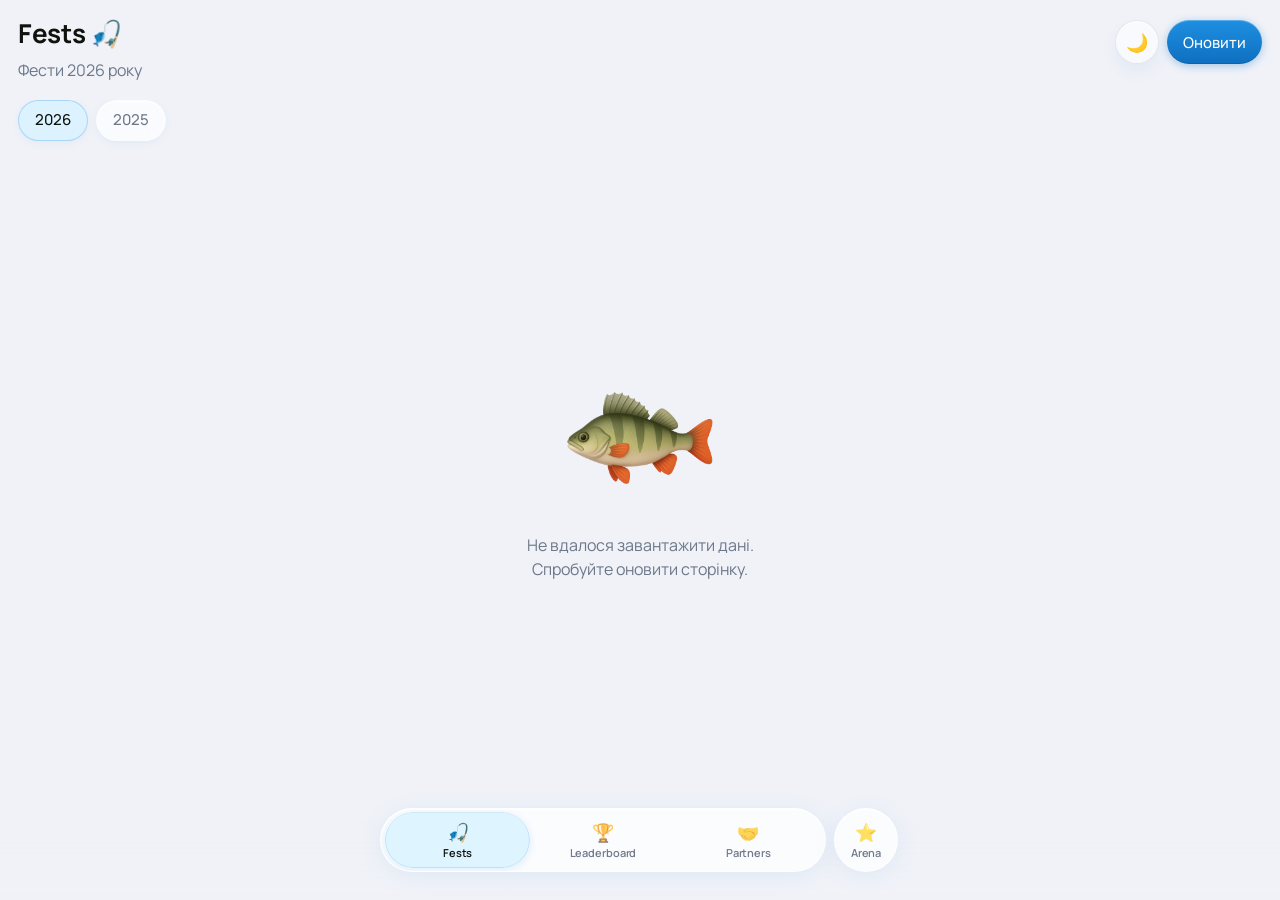
==== index.html @ d5a154a1 "Add files via upload" ====
<!DOCTYPE html>
<html lang="uk">
<head>
  <meta charset="UTF-8">
  <meta name="viewport" content="width=device-width, initial-scale=1.0">
  <meta name="color-scheme" content="light">
  <title>Predator Fest League</title>

  <!-- Telegram WebApp SDK -->
  <script src="https://telegram.org/js/telegram-web-app.js"></script>

  <!-- Theme initialization (before render to prevent flash) -->
  <script>
    (function() {
      try {
        var override = localStorage.getItem('theme_override');
        if (override === 'dark') {
          document.documentElement.setAttribute('data-theme', 'dark');
          return;
        }
        var tg = window.Telegram && window.Telegram.WebApp;
        if (tg && tg.colorScheme === 'dark') {
          document.documentElement.setAttribute('data-theme', 'dark');
        }
      } catch(e) {}
    })();
  </script>

  <!-- Fonts -->
  <link rel="preconnect" href="https://fonts.googleapis.com">
  <link rel="preconnect" href="https://fonts.gstatic.com" crossorigin>
  <link href="https://fonts.googleapis.com/css2?family=Manrope:wght@400;500;600;700;800&display=swap" rel="stylesheet">
  <link href="https://fonts.googleapis.com/css2?family=Google+Sans:wght@400;500;600;700&display=swap" rel="stylesheet">

  <!-- Styles -->
  <link rel="stylesheet" href="css/variables.css">
  <link rel="stylesheet" href="css/base.css">
  <link rel="stylesheet" href="css/components.css">
  <link rel="stylesheet" href="css/tabs.css">
  <link rel="stylesheet" href="css/leaderboard.css">
  <link rel="stylesheet" href="css/partners.css">
  <link rel="stylesheet" href="css/skeleton.css">
  <link rel="stylesheet" href="css/animations.css">
</head>
<body>

  <!-- App Container -->
  <div id="app-wrap">
    <main id="app-content">

      <!-- ========== FESTS TAB ========== -->
      <section id="tab-fests" class="tab-content active" aria-label="Fests tab">
        <header class="fests-header">
          <div class="fests-header__text">
            <h1 class="page-title">Fests 🎣</h1>
            <p class="page-subtitle" id="subtitle-fests">Фести 2026 року</p>
          </div>
          <div class="fests-header__actions">
            <button class="btn btn-theme" id="themeToggle" type="button" aria-label="Toggle theme">🌙</button>
            <button class="btn" id="reload" type="button"><span class="btn-label">Оновити</span></button>
          </div>
        </header>

        <div class="fests-year-tags" id="festsYearTags">
          <button class="fests-year-tag active" data-year="2026">2026</button>
          <button class="fests-year-tag" data-year="2025">2025</button>
        </div>

        <!-- ===== 2026 Fests ===== -->
        <div id="festsYear2026" class="fests-year-panel">
          <div class="empty-state" id="yearLoader2026">
            <img src="./assets/imgs/perch.png" alt="Perch" width="160" height="160">
            <p class="empty-state__text" id="yearLoader2026Text">Зачекайте будь ласка,<br>оновлюю дані...</p>
          </div>
          <div id="fests2026Container"></div>
          <!-- Donation info card -->
          <div id="donation2026" class="donation-card" style="display:none;">
            <div class="donation-card__accent"></div>
            <div class="donation-card__body">
              <span class="donation-card__label">Передано на потреби ЗСУ</span>
              <span class="donation-card__amount">11 700 грн 💛</span>
            </div>
          </div>
        </div>

        <!-- ===== 2025 Fests ===== -->
        <div id="festsYear2025" class="fests-year-panel" style="display: none;">
          
          <!-- PERCH MASTER -->
          <article class="card">
            <div class="table-header" id="tableHeaderPerch">
              <div class="table-header__text">
                <div class="card-title" style="font-weight:800;">PERCH MASTER</div>
                <div style="font-size:15px; color:var(--muted);">Майдан, Чарівні Озера (07.12.25)</div>
                <div class="score-tag score-tag--personal">Особистий залік 💪</div>
              </div>
              <div class="table-header__actions">
                <button class="share-btn" type="button" data-share="fests__perch" aria-label="Share">
                  <svg width="24" height="24" viewBox="0 0 24 24" fill="none"><path d="M4 19V11C4 10.2044 4.3163 9.44152 4.87891 8.87892C5.44152 8.31631 6.20435 8.00001 7 8.00001H8C8.55228 8.00001 9 8.44773 9 9.00001C9 9.55229 8.55228 10 8 10H7C6.73478 10 6.48051 10.1054 6.29297 10.293C6.10543 10.4805 6 10.7348 6 11V19C6 19.2652 6.10543 19.5195 6.29297 19.707C6.48051 19.8946 6.73478 20 7 20H17C17.2652 20 17.5195 19.8946 17.707 19.707C17.8946 19.5195 18 19.2652 18 19V11C18 10.7348 17.8946 10.4805 17.707 10.293C17.5195 10.1054 17.2652 10 17 10H16C15.4477 10 15 9.55229 15 9.00001C15 8.44773 15.4477 8.00001 16 8.00001H17C17.7957 8.00001 18.5585 8.31631 19.1211 8.87892C19.6837 9.44152 20 10.2044 20 11V19C20 19.7957 19.6837 20.5585 19.1211 21.1211C18.5585 21.6837 17.7957 22 17 22H7C6.20435 22 5.44152 21.6837 4.87891 21.1211C4.3163 20.5585 4 19.7957 4 19ZM11 14V5.41407L9.70703 6.70704C9.31651 7.09757 8.68349 7.09757 8.29297 6.70704C7.90244 6.31652 7.90244 5.6835 8.29297 5.29298L11.293 2.29298L11.3691 2.22462C11.7619 1.90427 12.3409 1.92686 12.707 2.29298L15.707 5.29298C16.0976 5.6835 16.0976 6.31652 15.707 6.70704C15.3165 7.09757 14.6835 7.09757 14.293 6.70704L13 5.41407V14C13 14.5523 12.5523 15 12 15C11.4477 15 11 14.5523 11 14Z" fill="currentColor"/></svg>
                </button>
                <div class="chevron" id="chevronPerch">
                  <svg class="chevron-icon" viewBox="0 0 24 24" fill="none" stroke="currentColor" stroke-width="2.5" stroke-linecap="round" stroke-linejoin="round">
                    <path d="M6 9l6 6 6-6"/>
                  </svg>
                </div>
              </div>
            </div>
            <div class="segmented-control" id="segmentPerch" style="display: none;">
              <button class="segment active" type="button" data-view="results">Результати</button>
              <button class="segment" type="button" data-view="tours">Тури</button>
            </div>
            <div id="outPerchResults" class="table-content table-collapsed"></div>
            <div id="outPerchTours" class="table-content table-collapsed"></div>
          </article>

          <!-- PREDATOR CUP 2025 -->
          <article class="card">
            <div class="table-header" id="tableHeaderPredator">
              <div class="table-header__text">
                <div class="card-title" style="font-weight:800;">PREDATOR CUP 2025</div>
                <div style="font-size:15px; color:var(--muted);">Дідилів, Озеро Дідилів (16.11.25)</div>
                <div class="score-tag score-tag--combo">Командно-особистий залік 🤘</div>
              </div>
              <div class="table-header__actions">
                <button class="share-btn" type="button" data-share="fests__predator-cup" aria-label="Share">
                  <svg width="24" height="24" viewBox="0 0 24 24" fill="none"><path d="M4 19V11C4 10.2044 4.3163 9.44152 4.87891 8.87892C5.44152 8.31631 6.20435 8.00001 7 8.00001H8C8.55228 8.00001 9 8.44773 9 9.00001C9 9.55229 8.55228 10 8 10H7C6.73478 10 6.48051 10.1054 6.29297 10.293C6.10543 10.4805 6 10.7348 6 11V19C6 19.2652 6.10543 19.5195 6.29297 19.707C6.48051 19.8946 6.73478 20 7 20H17C17.2652 20 17.5195 19.8946 17.707 19.707C17.8946 19.5195 18 19.2652 18 19V11C18 10.7348 17.8946 10.4805 17.707 10.293C17.5195 10.1054 17.2652 10 17 10H16C15.4477 10 15 9.55229 15 9.00001C15 8.44773 15.4477 8.00001 16 8.00001H17C17.7957 8.00001 18.5585 8.31631 19.1211 8.87892C19.6837 9.44152 20 10.2044 20 11V19C20 19.7957 19.6837 20.5585 19.1211 21.1211C18.5585 21.6837 17.7957 22 17 22H7C6.20435 22 5.44152 21.6837 4.87891 21.1211C4.3163 20.5585 4 19.7957 4 19ZM11 14V5.41407L9.70703 6.70704C9.31651 7.09757 8.68349 7.09757 8.29297 6.70704C7.90244 6.31652 7.90244 5.6835 8.29297 5.29298L11.293 2.29298L11.3691 2.22462C11.7619 1.90427 12.3409 1.92686 12.707 2.29298L15.707 5.29298C16.0976 5.6835 16.0976 6.31652 15.707 6.70704C15.3165 7.09757 14.6835 7.09757 14.293 6.70704L13 5.41407V14C13 14.5523 12.5523 15 12 15C11.4477 15 11 14.5523 11 14Z" fill="currentColor"/></svg>
                </button>
                <div class="chevron" id="chevronPredator">
                  <svg class="chevron-icon" viewBox="0 0 24 24" fill="none" stroke="currentColor" stroke-width="2.5" stroke-linecap="round" stroke-linejoin="round">
                    <path d="M6 9l6 6 6-6"/>
                  </svg>
                </div>
              </div>
            </div>
            <div class="segmented-control" id="segmentPredator" style="display: none;">
              <button class="segment active" type="button" data-view="personal">Особистий</button>
              <button class="segment" type="button" data-view="team">Командний</button>
            </div>
            <div id="outPredatorPersonal" class="table-content table-collapsed"></div>
            <div id="outPredatorTeam" class="table-content table-collapsed"></div>
          </article>

          <!-- Predator 2025 -->
          <article class="card">
            <div class="table-header" id="tableHeaderPredator2">
              <div class="table-header__text">
                <div class="card-title" style="font-weight:800;">Predator 2025</div>
                <div style="font-size:15px; color:var(--muted);">Майдан, Чарівні Озера (05.10.25)</div>
                <div class="score-tag score-tag--team">Командний залік 🤜🤛</div>
              </div>
              <div class="table-header__actions">
                <button class="share-btn" type="button" data-share="fests__predator" aria-label="Share">
                  <svg width="24" height="24" viewBox="0 0 24 24" fill="none"><path d="M4 19V11C4 10.2044 4.3163 9.44152 4.87891 8.87892C5.44152 8.31631 6.20435 8.00001 7 8.00001H8C8.55228 8.00001 9 8.44773 9 9.00001C9 9.55229 8.55228 10 8 10H7C6.73478 10 6.48051 10.1054 6.29297 10.293C6.10543 10.4805 6 10.7348 6 11V19C6 19.2652 6.10543 19.5195 6.29297 19.707C6.48051 19.8946 6.73478 20 7 20H17C17.2652 20 17.5195 19.8946 17.707 19.707C17.8946 19.5195 18 19.2652 18 19V11C18 10.7348 17.8946 10.4805 17.707 10.293C17.5195 10.1054 17.2652 10 17 10H16C15.4477 10 15 9.55229 15 9.00001C15 8.44773 15.4477 8.00001 16 8.00001H17C17.7957 8.00001 18.5585 8.31631 19.1211 8.87892C19.6837 9.44152 20 10.2044 20 11V19C20 19.7957 19.6837 20.5585 19.1211 21.1211C18.5585 21.6837 17.7957 22 17 22H7C6.20435 22 5.44152 21.6837 4.87891 21.1211C4.3163 20.5585 4 19.7957 4 19ZM11 14V5.41407L9.70703 6.70704C9.31651 7.09757 8.68349 7.09757 8.29297 6.70704C7.90244 6.31652 7.90244 5.6835 8.29297 5.29298L11.293 2.29298L11.3691 2.22462C11.7619 1.90427 12.3409 1.92686 12.707 2.29298L15.707 5.29298C16.0976 5.6835 16.0976 6.31652 15.707 6.70704C15.3165 7.09757 14.6835 7.09757 14.293 6.70704L13 5.41407V14C13 14.5523 12.5523 15 12 15C11.4477 15 11 14.5523 11 14Z" fill="currentColor"/></svg>
                </button>
                <div class="chevron" id="chevronPredator2">
                  <svg class="chevron-icon" viewBox="0 0 24 24" fill="none" stroke="currentColor" stroke-width="2.5" stroke-linecap="round" stroke-linejoin="round">
                    <path d="M6 9l6 6 6-6"/>
                  </svg>
                </div>
              </div>
            </div>
            <div id="outPredator2" class="table-content table-collapsed"></div>
          </article>

          <!-- Donation info -->
          <div style="margin-top:32px; margin-bottom:32px; font-size:16px; color:var(--muted); text-align:center;">
            Передано на потреби збройних сил – <span style="white-space:nowrap;">29 500 грн 🇺🇦</span>
          </div>

          <!-- Badge -->
          <div style="margin-top:16px; margin-bottom:48px; display:flex; justify-content:center; align-items:center; height:40px;">
            <a href="https://t.me/andriiteslia" target="_blank" rel="noopener noreferrer" style="display:block; height:40px;">
              <img id="badgeImg" src="assets/imgs/badge_light.png" alt="badge" style="height:40px; width:auto; display:block;">
            </a>
          </div>
        </div>
      </section>

      <!-- ========== LEADERBOARD TAB ========== -->
      <section id="tab-leaderboard" class="tab-content" aria-label="Leaderboard tab">
        <header class="fests-header">
          <div class="fests-header__text">
            <h1 class="page-title">Leaderboard 🏆</h1>
            <p class="page-subtitle" id="subtitle-leaderboard">
              Рейтинг учасників Predator Fest League. Головний приз - 23 Shimano Vanquish 2500S!
            </p>
          </div>
          <div class="fests-header__actions">
            <button class="btn" id="reloadLeaderboard" type="button">Оновити</button>
          </div>
        </header>

        <article class="card leaderboard-card">
          <div id="outLeaderboard">
            <!-- Skeleton loader (from index_old.html) -->
            <div class="lb-skeleton">
              <!-- Podium skeleton -->
              <div class="lb-skel-podium-wrap">
                <div class="lb-skel-people">
                  <!-- place 2 -->
                  <div class="lb-skel-person p2">
                    <div class="skel-w lb-skel-avatar" style="width:68px;height:68px;"></div>
                    <div class="skel-w lb-skel-name1" style="width:58px;"></div>
                    <div class="skel-w lb-skel-name2" style="width:44px;"></div>
                    <div class="skel-w lb-skel-pts" style="width:52px;"></div>
                  </div>
                  <!-- place 1 -->
                  <div class="lb-skel-person p1">
                    <div class="skel-w lb-skel-crown"></div>
                    <div class="skel-w lb-skel-avatar" style="width:80px;height:80px;"></div>
                    <div class="skel-w lb-skel-name1" style="width:68px;"></div>
                    <div class="skel-w lb-skel-name2" style="width:52px;"></div>
                    <div class="skel-w lb-skel-pts" style="width:56px;"></div>
                  </div>
                  <!-- place 3 -->
                  <div class="lb-skel-person p3">
                    <div class="skel-w lb-skel-avatar" style="width:56px;height:56px;"></div>
                    <div class="skel-w lb-skel-name1" style="width:52px;"></div>
                    <div class="skel-w lb-skel-name2" style="width:40px;"></div>
                    <div class="skel-w lb-skel-pts" style="width:48px;"></div>
                  </div>
                </div>
                <div class="lb-skel-stands">
                  <div class="skel-w lb-skel-stand s2"></div>
                  <div class="skel-w lb-skel-stand s1"></div>
                  <div class="skel-w lb-skel-stand s3"></div>
                </div>
              </div>
              <!-- Table rows skeleton -->
              <div class="lb-skel-table">
                <div class="lb-skel-row">
                  <div class="skel lb-skel-cell" style="width:22px;height:22px;border-radius:50%;"></div>
                  <div class="skel lb-skel-cell" style="width:140px;height:14px;"></div>
                  <div class="skel lb-skel-cell" style="width:32px;height:14px;margin-left:auto;"></div>
                  <div class="skel lb-skel-cell" style="width:42px;height:14px;"></div>
                </div>
                <div class="lb-skel-row">
                  <div class="skel lb-skel-cell" style="width:22px;height:22px;border-radius:50%;"></div>
                  <div class="skel lb-skel-cell" style="width:120px;height:14px;"></div>
                  <div class="skel lb-skel-cell" style="width:32px;height:14px;margin-left:auto;"></div>
                  <div class="skel lb-skel-cell" style="width:42px;height:14px;"></div>
                </div>
                <div class="lb-skel-row">
                  <div class="skel lb-skel-cell" style="width:22px;height:22px;border-radius:50%;"></div>
                  <div class="skel lb-skel-cell" style="width:150px;height:14px;"></div>
                  <div class="skel lb-skel-cell" style="width:32px;height:14px;margin-left:auto;"></div>
                  <div class="skel lb-skel-cell" style="width:42px;height:14px;"></div>
                </div>
                <div class="lb-skel-row">
                  <div class="skel lb-skel-cell" style="width:22px;height:22px;border-radius:50%;"></div>
                  <div class="skel lb-skel-cell" style="width:130px;height:14px;"></div>
                  <div class="skel lb-skel-cell" style="width:32px;height:14px;margin-left:auto;"></div>
                  <div class="skel lb-skel-cell" style="width:42px;height:14px;"></div>
                </div>
                <div class="lb-skel-row">
                  <div class="skel lb-skel-cell" style="width:22px;height:22px;border-radius:50%;"></div>
                  <div class="skel lb-skel-cell" style="width:115px;height:14px;"></div>
                  <div class="skel lb-skel-cell" style="width:32px;height:14px;margin-left:auto;"></div>
                  <div class="skel lb-skel-cell" style="width:42px;height:14px;"></div>
                </div>
                <div class="lb-skel-row">
                  <div class="skel lb-skel-cell" style="width:22px;height:22px;border-radius:50%;"></div>
                  <div class="skel lb-skel-cell" style="width:138px;height:14px;"></div>
                  <div class="skel lb-skel-cell" style="width:32px;height:14px;margin-left:auto;"></div>
                  <div class="skel lb-skel-cell" style="width:42px;height:14px;"></div>
                </div>
                <div class="lb-skel-row">
                  <div class="skel lb-skel-cell" style="width:22px;height:22px;border-radius:50%;"></div>
                  <div class="skel lb-skel-cell" style="width:125px;height:14px;"></div>
                  <div class="skel lb-skel-cell" style="width:32px;height:14px;margin-left:auto;"></div>
                  <div class="skel lb-skel-cell" style="width:42px;height:14px;"></div>
                </div>
              </div>
            </div>
          </div>
        </article>

        <div class="leaderboard-pdf-cta">
          <a class="link-btn" id="pflPdfLink" href="https://www.instagram.com/p/DVGPuL9CPMQ/?img_index=1" target="_blank" rel="noopener">
            Переглянути умови PFL 2026 📝
          </a>
        </div>
      </section>

      <!-- ========== ARENA TAB ========== -->
      <section id="tab-arena" class="tab-content arena-empty" aria-label="Arena tab">
        <header class="fests-header">
          <div class="fests-header__text">
            <h1 class="page-title">Arena ⭐️</h1>
            <p class="page-subtitle" id="subtitle-arena">
              Рейтинг і результати змагань різних форматів та дисциплін.
            </p>
          </div>
          <div class="fests-header__actions">
            <button class="btn" id="reloadArena" type="button">Оновити</button>
          </div>
        </header>

        <div class="fests-year-tags" id="arenaTags" style="display: none;"></div>
        <div id="arenaCards" style="display: none;"></div>

        <div class="empty-state" id="arenaEmptyState">
          <img src="./assets/imgs/pike.png" alt="Pike" width="160" height="160">
          <p class="empty-state__text" id="arenaEmptyText">
            Зачекайте будь ласка...<br>Ех, зараз би якийсь фюжин 2.5' 🤤
          </p>
        </div>
      </section>

      <!-- ========== PARTNERS TAB ========== -->
      <section id="tab-partners" class="tab-content" aria-label="Partners tab">
        <div id="partnersListView">
          <h1 class="page-title">Partners 🤝</h1>
          <p class="page-subtitle">
            Партнери та спонсори, які підтримують Predator Fest League призами та допомогою в організації.
          </p>

          <div class="partners-grid">
            <!-- Upstream -->
            <article class="partner-tile" 
                     data-partner="upstream"
                     data-instagram="https://www.instagram.com/upstreambaits/"
                     data-details-subtitle="📦 Онлайн-замовлення цілодобово.<br>🕘 Пн – Пт з 10:00 до 18:00<br>📱 Телефон: +38 (067) 13 13 110">
              <div class="partner-tile__logo">
                <img src="./assets/logos/upstream.svg" alt="Upstream" 
                     onerror="this.style.display='none'; this.nextElementSibling.style.display='flex';">
                <div class="logo-fallback">Upstream</div>
              </div>
              <div class="partner-tile__body">
                <h2 class="partner-title">Upstream</h2>
                <p class="partner-subtitle">Силіконові приманки</p>
                <a class="link-btn" href="https://upstreambaits.com/shop/" target="_blank" rel="noopener">
                  В магазин 🐟
                </a>
              </div>
            </article>

            <!-- M5Craft -->
            <article class="partner-tile"
                     data-partner="m5craft"
                     data-instagram="https://www.instagram.com/megaklev.com.ua"
                     data-details-subtitle="Авторські приманки M5Craft на Megaklev — ручна робота та лімітні серії.">
              <div class="partner-tile__logo">
                <span class="partner-discount-tag">-10%</span>
                <img src="./assets/logos/m5craft.svg" alt="M5Craft"
                     onerror="this.style.display='none'; this.nextElementSibling.style.display='flex';">
                <div class="logo-fallback">M5Craft</div>
              </div>
              <div class="partner-tile__body">
                <h2 class="partner-title">M5Craft</h2>
                <p class="partner-subtitle">Авторські приманки</p>
                <a class="link-btn" href="https://megaklev.com.ua/m5craft" target="_blank" rel="noopener">
                  В магазин 🐟
                </a>
              </div>
            </article>

            <!-- Crazy Fish -->
            <article class="partner-tile"
                     data-partner="crazyfish"
                     data-instagram="https://www.instagram.com/crazy_fish_official/"
                     data-details-subtitle="Офіційний сайт Crazy Fish — силікон і снасті для ультралайту та джигу.">
              <div class="partner-tile__logo">
                <img src="./assets/logos/crazyfish.png" alt="Crazy Fish"
                     onerror="this.style.display='none'; this.nextElementSibling.style.display='flex';">
                <div class="logo-fallback">Crazy Fish</div>
              </div>
              <div class="partner-tile__body">
                <h2 class="partner-title">Crazy Fish</h2>
                <p class="partner-subtitle">Силіконові приманки</p>
                <a class="link-btn" href="https://crazyfish.com.ua/ua/" target="_blank" rel="noopener">
                  В магазин 🐟
                </a>
              </div>
            </article>

            <!-- The Main Barbershop -->
            <article class="partner-tile"
                     data-partner="themain"
                     data-instagram="https://www.instagram.com/the_main_barbershop/"
                     data-details-subtitle="Барбершоп The Main — стрижки, борода та гоління. Запис через Instagram.">
              <div class="partner-tile__logo">
                <img src="./assets/logos/themain.svg" alt="The Main Barbershop"
                     onerror="this.style.display='none'; this.nextElementSibling.style.display='flex';">
                <div class="logo-fallback">The Main</div>
              </div>
              <div class="partner-tile__body">
                <h2 class="partner-title">The Main Barbershop</h2>
                <p class="partner-subtitle">Чоловічі стрижки | Гоління</p>
                <a class="link-btn" href="https://www.instagram.com/the_main_barbershop/" target="_blank" rel="noopener">
                  В instagram 📸
                </a>
              </div>
            </article>
          </div>
        </div>

        <!-- Partner Details View (hidden by default) -->
        <div id="partnerDetailsView" class="partner-details" style="display:none;">
          <!-- Logo Header -->
          <div class="partner-details__header" id="partnerDetailsLogo">
            <img id="partnerDetailsLogoImg" src="" alt="">
          </div>

          <!-- Body -->
          <div class="partner-details__body">
            <h2 class="partner-details__title" id="partnerDetailsTitle"></h2>
            <p class="partner-details__subtitle" id="partnerDetailsSubtitle"></p>

            <!-- Promo Block -->
            <div class="partner-promo" id="partnerDetailsPromoWrap" style="display:none;">
              <div class="partner-promo__badge">-10%</div>
              <div class="partner-promo__body">
                <span class="partner-promo__label" id="partnerDetailsPromoLabel">Промокод для знижки</span>
                <div class="partner-promo__row">
                  <code class="partner-promo__code" id="partnerDetailsPromoCode"></code>
                  <button class="partner-promo__copy" id="partnerDetailsPromoCopy" type="button">
                    <svg class="partner-promo__copy-icon" viewBox="0 0 24 24" fill="none" stroke="currentColor" stroke-width="2" stroke-linecap="round" stroke-linejoin="round"><rect x="9" y="9" width="13" height="13" rx="2" ry="2"/><path d="M5 15H4a2 2 0 01-2-2V4a2 2 0 012-2h9a2 2 0 012 2v1"/></svg>
                    <svg class="partner-promo__check-icon" viewBox="0 0 24 24" fill="none" stroke="currentColor" stroke-width="2.5" stroke-linecap="round" stroke-linejoin="round"><polyline points="20 6 9 17 4 12"/></svg>
                    <span class="partner-promo__copy-text">Копіювати</span>
                  </button>
                </div>
              </div>
            </div>

            <!-- Main CTA -->
            <a class="btn partner-details__cta-main" id="partnerDetailsCta" href="#" target="_blank" rel="noopener"></a>

            <!-- Secondary CTA (Instagram etc.) -->
            <div id="partnerDetailsSecondaryWrap" style="display:none;">
              <a class="btn partner-details__cta-secondary" id="partnerDetailsSecondaryCta" href="#" target="_blank" rel="noopener"></a>
            </div>

            <!-- Info Block -->
            <div class="partner-info-block">
              <div class="partner-info-block__title">Контакти</div>
              <p class="partner-info-block__text" id="partnerDetailsInfo"></p>
            </div>
          </div>
        </div>
      </section>

      <!-- ========== ABOUT TAB ========== -->
      <section id="tab-about" class="tab-content" aria-label="About tab">
        <div class="venue-header">
          <div class="venue-header__top">
            <img class="venue-header__logo" src="./assets/imgs/logo.svg" alt="PFL" width="80" height="80">
          </div>
          <h1 class="page-title">About</h1>
          <p class="page-subtitle" id="subtitle-about">
            Predator Fest League App (PFL) - це додаток для відстеження результатів змагань, рейтингів та лідерборду сезону. Всі дані оновлюються в реальному часі і доступні всім буквально в один клік 📲
          </p>
        </div>

        <article class="card about-card">
          <div class="about-author">
            <img class="about-author__photo" src="./assets/imgs/me.png" alt="Андрій Тесля" width="64" height="64">
            <div class="about-author__info">
              <span class="about-author__name">Андрій Тесля</span>
              <span class="about-author__sub">UX/UI, AI, Product Designer</span>
            </div>
            <span class="about-author__badge">CEO</span>
          </div>

          <p class="about-text" style="margin-top: var(--spacing-lg);">
            PFL App розроблено на власній ініціативі із любов'ю до риболовлі, спортивного духу, та змагань. Від рибалки-спортсмена, для всіх інших рибалок-друзів, з метою популяризації спорту серед молоді та дорослих.
          </p>

          <p class="about-text" style="margin-top: var(--spacing-md);">
            👇 Маєте цікаві ідеї - пишіть 👇
          </p>

          <div class="about-socials">
            <a class="about-social" href="https://www.instagram.com/andriiteslia/" target="_blank" rel="noopener" aria-label="Instagram">
              <img src="./assets/logos/insta_logo.svg" alt="Instagram" width="24" height="24">
            </a>
            <a class="about-social" href="https://t.me/andriiteslia" target="_blank" rel="noopener" aria-label="Telegram">
              <img src="./assets/logos/tg_logo.svg" alt="Telegram" width="24" height="24">
            </a>
            <a class="about-social" href="https://www.linkedin.com/in/andriiteslia/" target="_blank" rel="noopener" aria-label="LinkedIn">
              <img src="./assets/logos/linkedin_logo.svg" alt="LinkedIn" width="24" height="24">
            </a>
          </div>
        </article>

      </section>

      <!-- ========== DIDYLIV TAB ========== -->
      <section id="tab-didyliv" class="tab-content" aria-label="Didyliv tab">
        <div class="venue-header">
          <div class="venue-header__top">
            <img id="didylivLogo" class="venue-header__logo" src="./assets/imgs/didyliv_logo_light.svg" alt="Ozero Didyliv" width="80" height="80">
            <div class="fests-header__actions">
              <button class="btn" id="reloadDidyliv" type="button">Оновити</button>
            </div>
          </div>
          <h1 class="page-title">Ozero Didyliv</h1>
          <p class="page-subtitle" id="subtitle-didyliv">
            Актуальні результати
          </p>
        </div>

        <!-- About links (loaded from ABOUT_Didyliv sheet) -->
        <div id="didylivAbout" class="venue-about" style="display: none;">
          <a id="didylivBtnPrimary" class="venue-about__link" href="#" target="_blank" rel="noopener" style="display:none;"></a>
          <span id="didylivAboutDot" class="venue-about__dot" style="display:none;">•</span>
          <a id="didylivBtnSecondary" class="venue-about__link" href="#" target="_blank" rel="noopener" style="display:none;"></a>
        </div>

        <hr id="didylivDivider" class="venue-divider" style="display: none;">

        <div class="fests-year-tags" id="didylivTags" style="display: none;"></div>
        <div id="didylivCards" style="display: none;"></div>

        <div class="empty-state" id="didylivEmptyState">
          <img src="./assets/imgs/didyliv.png" alt="Didyliv" width="160" height="160">
          <p class="empty-state__text" id="didylivEmptyText">
            Зачекайте будь ласка,<br>оновлюю дані...
          </p>
        </div>
      </section>

    </main>
  </div>

  <!-- Bottom Tab Bar -->
  <nav class="tabs-bar" role="tablist" aria-label="Main navigation">
    <div class="tabs tabs-main">
      <button class="tab-btn tab-btn--anchor active" data-tab="fests" role="tab" aria-selected="true">
        <span class="tab-icon">🎣</span>
        <span class="tab-label">Fests</span>
      </button>
      <button class="tab-btn tab-btn--expandable" data-tab="leaderboard" role="tab" aria-selected="false">
        <span class="tab-icon">🏆</span>
        <span class="tab-label">Leaderboard</span>
      </button>
      <button class="tab-btn tab-btn--expandable" data-tab="partners" role="tab" aria-selected="false">
        <span class="tab-icon">🤝</span>
        <span class="tab-label">Partners</span>
      </button>
    </div>
    <div class="tabs tabs-solo">
      <button class="tab-btn tab-btn--arena" data-tab="arena" role="tab" aria-selected="false">
        <span class="tab-icon">⭐️</span>
        <span class="tab-label">Arena</span>
      </button>
      <button class="tab-btn tab-btn--venue" data-tab="didyliv" role="tab" aria-selected="false">
        <span class="tab-icon">🌳</span>
        <span class="tab-label">Didyliv</span>
      </button>
    </div>
    <div class="tabs tabs-about">
      <button class="tab-btn" data-tab="about" role="tab" aria-selected="false">
        <span class="tab-icon">ℹ️</span>
        <span class="tab-label">About</span>
      </button>
    </div>
  </nav>

  <!-- Back FAB (for partner details) -->
  <button id="fabBack" class="fab-back" type="button" aria-label="Back">
    <svg width="24" height="24" viewBox="0 0 24 24" fill="none">
      <path d="M10.293 5.293a1 1 0 011.414 1.414L7.414 11H19a1 1 0 110 2H7.414l4.293 4.293a1 1 0 01-1.414 1.414l-6-6a1 1 0 010-1.414l6-6z" fill="currentColor"/>
    </svg>
  </button>

  <!-- Badge & logo theme script -->
  <script>
    (function(){
      function updateThemedImages(){
        var isDark = document.documentElement.getAttribute('data-theme') === 'dark';
        var badge = document.getElementById('badgeImg');
        if(badge) badge.src = isDark ? 'assets/imgs/badge_dark.png' : 'assets/imgs/badge_light.png';
        var didylivLogo = document.getElementById('didylivLogo');
        if(didylivLogo) didylivLogo.src = isDark ? './assets/imgs/didyliv_logo_dark.svg' : './assets/imgs/didyliv_logo_light.svg';
      }
      updateThemedImages();
      var obs = new MutationObserver(updateThemedImages);
      obs.observe(document.documentElement, { attributes: true, attributeFilter: ['data-theme'] });
    })();
  </script>

  <!-- Main App Script -->
  <script type="module" src="js/app.js"></script>

</body>
</html>
---- css/variables.css ----
/* ============================================
   PFL App — CSS Variables
   Кольори, шрифти, розміри, тіні
   ============================================ */

:root {
  /* ---- Viewport (Telegram WebApp) ---- */
  --tg-viewport-height: 100vh;
  --tg-viewport-stable-height: 100vh;
  --app-top-pad: 20px;
  --app-max-width: 1280px;

  /* ---- Fonts ---- */
  --font-ui: "Manrope", system-ui, -apple-system, "Segoe UI", Roboto, Arial, sans-serif;
  --font-table: "Google Sans", system-ui, -apple-system, "Segoe UI", Roboto, Arial, sans-serif;

  /* ---- Font Sizes (configurable from Google Sheets) ---- */
  --card-title-font-size: 16px;
  --table-font-size: 16px;

  /* ---- Light Theme (default) ---- */
  --bg: #f0f2f8;
  --bg-rgb: 240, 242, 248;
  --text: #0F130E;
  --muted: rgba(71, 85, 105, 0.78);
  --card: #fff;
  --card-border: rgba(255, 255, 255, 0.90);
  --border: #E6EAF4;
  --brand: #127AC9;
  --brand-bg: rgba(229, 233, 243, 0.80);
  --shadow: 0 8px 24px rgba(0, 60, 140, 0.08);

  /* ---- Spacing ---- */
  --spacing-xs: 4px;
  --spacing-sm: 8px;
  --spacing-md: 12px;
  --spacing-lg: 16px;
  --spacing-xl: 20px;
  --spacing-2xl: 24px;

  /* ---- Border Radius ---- */
  --radius-sm: 8px;
  --radius-md: 12px;
  --radius-lg: 16px;
  --radius-full: 100px;

  /* ---- Transitions ---- */
  --transition-fast: 0.12s ease;
  --transition-normal: 0.2s ease;
  --transition-slow: 0.3s ease;

  /* ---- Tab Bar Fade ---- */
  --tabs-height: 64px;
  --tabs-offset: 20px;
  --tabs-fade-extra: 56px;
  --tabs-fade-height: calc(var(--tabs-height) + var(--tabs-offset) + env(safe-area-inset-bottom, 0px) + var(--tabs-fade-extra));
}

/* ============================================
   Dark Theme
   ============================================ */

:root[data-theme="dark"] {
  --bg: #1A2026;
  --bg-rgb: 26, 32, 38;
  --text: #F8FAFC;
  --muted: rgba(148, 163, 184, 0.85);
  --card: #202932;
  --card-border: transparent;
  --border: rgba(255, 255, 255, 0.08);
  --brand: #127AC9;
  --brand-bg: rgba(78, 163, 255, 0.18);
  --shadow: 0 4px 12px rgba(0, 0, 0, 0.04);
}
---- css/base.css ----
/* ============================================
   PFL App — Base Styles
   Reset, body, typography, utilities
   ============================================ */

/* ---- Reset ---- */
*,
*::before,
*::after {
  box-sizing: border-box;
}

/* Prevent iOS/Telegram text autosizing */
html {
  -webkit-text-size-adjust: 100%;
  text-size-adjust: 100%;
}

html, body {
  height: 100%;
}

body {
  margin: 0;
  overflow: hidden;
  font-family: var(--font-ui);
  background: var(--bg);
  color: var(--text);
  line-height: 1.5;
}


/* ---- Bottom Fade (prevents content behind tab bar from being readable) ---- */
body::after {
  content: "";
  position: fixed;
  left: 0;
  right: 0;
  bottom: 0;
  height: 80px;
  pointer-events: none;
  z-index: 99; /* below .tabs (100) */
  background: linear-gradient(
    to bottom,
    rgba(var(--bg-rgb), 0) 0%,
    rgba(var(--bg-rgb), 0.55) 55%,
    rgba(var(--bg-rgb), 0.92) 78%,
    var(--bg) 100%
  );
}

/* ---- Top Fade (fullscreen mobile only — native TG header area) ---- */
body::before {
  content: "";
  position: fixed;
  left: 0;
  right: 0;
  top: 0;
  height: 40px;
  pointer-events: none;
  z-index: 99;
  opacity: 0;
  background: linear-gradient(
    to top,
    rgba(var(--bg-rgb), 0) 0%,
    rgba(var(--bg-rgb), 0.55) 45%,
    rgba(var(--bg-rgb), 0.92) 72%,
    var(--bg) 100%
  );
  transition: opacity 0.3s ease;
}

.fullscreen-active body::before,
body.fullscreen-active::before {
  opacity: 1;
}


/* ---- App Container (exactly like index_old.html) ---- */
#app-wrap {
  position: fixed;
  inset: 0;
  overflow-y: auto;
  overflow-x: hidden;
  -webkit-overflow-scrolling: touch;
  overscroll-behavior: auto;
  overscroll-behavior-y: auto;
}

#app-content {
  /* This ensures content is always scrollable for bounce to work */
  min-height: calc(100% + 1px);
  padding: var(--app-top-pad, 20px) 18px 96px;
  max-width: var(--app-max-width);
  margin: 0 auto;
}

/* ---- Global Scrollbar Hiding (except tables) ---- */
*:not(.table-wrap)::-webkit-scrollbar {
  display: none;
  width: 0;
  height: 0;
}

*:not(.table-wrap) {
  scrollbar-width: none;
  -ms-overflow-style: none;
}

/* ---- Table Scrollbar (visible, themed) ---- */
.table-wrap::-webkit-scrollbar {
  height: 6px;
  width: 6px;
}

.table-wrap::-webkit-scrollbar-track {
  background: transparent;
}

.table-wrap::-webkit-scrollbar-thumb {
  background: var(--bg);
  border-radius: 3px;
}

.table-wrap {
  scrollbar-width: thin;
  scrollbar-color: var(--bg) transparent;
}

/* ---- Typography ---- */
.page-title {
  margin: 0 0 var(--spacing-md);
  font-size: 26px;
  font-weight: 700;
  line-height: 1;
  letter-spacing: -0.01em;
}

.page-subtitle {
  margin: 0 0 18px;
  color: var(--muted);
  font-size: 16px;
  line-height: 1.5;
}

/* ---- Links ---- */
a {
  color: var(--brand);
  text-decoration: none;
}

a:hover {
  text-decoration: underline;
}

/* ---- Images ---- */
img {
  max-width: 100%;
  height: auto;
  display: block;
}

/* ---- Loading Text ---- */
.loading-text {
  color: var(--muted);
  font-family: var(--font-ui);
  font-size: 15px;
  padding: 6px 0;
  text-align: center;
}

/* ---- Screen Reader Only ---- */
.sr-only {
  position: absolute;
  width: 1px;
  height: 1px;
  padding: 0;
  margin: -1px;
  overflow: hidden;
  clip: rect(0, 0, 0, 0);
  white-space: nowrap;
  border: 0;
}

/* ---- Empty State ---- */
.empty-state {
  display: flex;
  flex-direction: column;
  align-items: center;
  justify-content: center;
  text-align: center;
  padding: var(--spacing-2xl) var(--spacing-md);
  min-height: calc(100vh - 280px);
}

.empty-state img {
  width: 160px;
  height: 160px;
  object-fit: contain;
  margin-bottom: var(--spacing-md);
  animation: emptyFloat 3s ease-in-out infinite;
}

@keyframes emptyFloat {
  0%, 100% { transform: translateY(0); }
  50%      { transform: translateY(-10px); }
}

@media (prefers-reduced-motion: reduce) {
  .empty-state img { animation: none; }
}

.empty-state__text {
  margin: 0;
  font-size: 16px;
  line-height: 1.5;
  color: var(--muted);
}

/* ============================================
   Toast Notification
   ============================================ */
.pfl-toast {
  position: fixed;
  bottom: 120px;
  left: 50%;
  transform: translateX(-50%) translateY(20px);
  padding: 10px 20px;
  border-radius: var(--radius-full);
  background: rgba(15, 23, 42, 0.88);
  color: #fff;
  font-family: var(--font-ui);
  font-size: 14px;
  font-weight: 600;
  line-height: 1;
  white-space: nowrap;
  pointer-events: none;
  opacity: 0;
  z-index: 200;
  backdrop-filter: blur(12px);
  -webkit-backdrop-filter: blur(12px);
  box-shadow: 0 4px 16px rgba(0, 0, 0, 0.18);
}

:root[data-theme="dark"] .pfl-toast {
  background: rgba(255, 255, 255, 0.92);
  color: #0F130E;
  box-shadow: 0 4px 16px rgba(0, 0, 0, 0.30);
}

.pfl-toast--visible {
  animation: toastIn 0.3s cubic-bezier(0.16, 1, 0.3, 1) forwards;
}

.pfl-toast--hiding {
  animation: toastOut 0.25s ease-in forwards;
}

@keyframes toastIn {
  from { opacity: 0; transform: translateX(-50%) translateY(20px) scale(0.92); }
  to   { opacity: 1; transform: translateX(-50%) translateY(0) scale(1); }
}

@keyframes toastOut {
  from { opacity: 1; transform: translateX(-50%) translateY(0) scale(1); }
  to   { opacity: 0; transform: translateX(-50%) translateY(-10px) scale(0.95); }
}

/* ============================================
   Content Fade-In (after skeleton)
   ============================================ */
.content-fade-in {
  animation: contentFadeIn 0.35s ease-out both;
}

@keyframes contentFadeIn {
  from { opacity: 0; transform: translateY(6px); }
  to   { opacity: 1; transform: translateY(0); }
}
---- css/components.css ----
/* ============================================
   PFL App — Components
   Buttons, cards, tables, pills, tags
   ============================================ */

/* ---- Primary Button ---- */
.btn {
  appearance: none;
  display: inline-flex;
  align-items: center;
  justify-content: center;
  height: 44px;
  padding: 0 16px;
  border: none;
  border-radius: var(--radius-full);
  background: linear-gradient(180deg, #1E8FE1 0%, #0F6FC0 100%);
  color: #fff;
  font-family: var(--font-ui);
  font-size: 15px;
  font-weight: 500;
  text-decoration: none;
  cursor: pointer;
  transition: filter var(--transition-fast), transform 0.05s ease;
  box-shadow:
    inset 0 1px 0 rgba(255, 255, 255, 0.28),
    inset 0 -1px 0 rgba(0, 0, 0, 0.12),
    0 2px 8px rgba(15, 111, 192, 0.35);
}

.btn:hover {
  filter: brightness(0.93);
}

.btn:active {
  transform: translateY(1px);
}

.btn:disabled {
  opacity: 0.6;
  cursor: not-allowed;
}

/* Button loading state */
.btn.is-loading {
  position: relative;
  pointer-events: none;
}

.btn.is-loading .btn-label {
  opacity: 0;
}

.btn.is-loading::after {
  content: "";
  position: absolute;
  width: 18px;
  height: 18px;
  border: 2px solid rgba(255, 255, 255, 0.3);
  border-top-color: #fff;
  border-radius: 50%;
  animation: btn-spin 0.7s linear infinite;
}

@keyframes btn-spin {
  to { transform: rotate(360deg); }
}

/* ---- Link Button ---- */
.link-btn {
  display: inline-flex;
  align-items: center;
  justify-content: center;
  padding: 10px 14px;
  border-radius: var(--radius-full);
  background: var(--brand-bg);
  color: var(--brand);
  font-family: var(--font-ui);
  font-size: 14px;
  font-weight: 600;
  text-decoration: none;
  transition: filter var(--transition-fast);
}

.link-btn:hover {
  filter: brightness(0.95);
  text-decoration: none;
}

/* ---- Card ---- */
.card {
  background: #ffffff;
  border-radius: var(--radius-md);
  padding: var(--spacing-sm) var(--spacing-md) var(--spacing-md);
  margin-bottom: var(--spacing-md);
  box-shadow: var(--shadow);
  border: 1px solid var(--card-border);
  overflow: hidden;
  backdrop-filter: saturate(1.8) blur(20px);
  -webkit-backdrop-filter: saturate(1.8) blur(20px);
}

:root[data-theme="dark"] .card {
  background: var(--card);
}

.card-title {
  margin: 0;
  font-size: var(--card-title-font-size);
  font-weight: 600;
  line-height: 1.3;
}

.card-subtitle {
  margin: var(--spacing-xs) 0 0;
  color: var(--muted);
  font-size: 14px;
}

/* ---- Card Cover Image ---- */
.card-cover {
  position: relative;
  margin: calc(var(--spacing-sm) * -1) calc(var(--spacing-md) * -1) var(--spacing-sm);
  height: 100px;
  overflow: hidden;
}

/* Blurred background — same image stretched & blurred */
.card-cover__blur {
  position: absolute;
  top: 0;
  left: 0;
  width: 100%;
  height: 100%;
  object-fit: cover;
  filter: blur(24px) saturate(1.4);
  transform: scale(1.2);
  z-index: 0;
}

.card-cover__img {
  display: block;
  position: relative;
  z-index: 1;
  width: 100%;
  height: 100%;
  object-fit: cover;
}

/* Wide screens — taller cover, image centered with blurred sides */
@media (min-width: 600px) {
  .card-cover {
    height: 160px;
  }

  .card-cover__img {
    width: auto;
    max-width: 100%;
    margin: 0 auto;
    object-fit: contain;
  }
}

/* ---- Table ---- */
.table-wrap {
  overflow-x: auto;
  margin: 0 calc(var(--spacing-md) * -1);
  width: calc(100% + var(--spacing-md) * 2);
}

table {
  width: 100%;
  border-collapse: separate;
  border-spacing: 0;
  background: transparent;
  font-family: var(--font-table);
}

th, td {
  padding: var(--spacing-sm) var(--spacing-md);
  text-align: left;
  white-space: nowrap;
}

th {
  position: sticky;
  top: 0;
  background: var(--card);
  z-index: 1;
  font-size: 11px;
  font-weight: 600;
  text-transform: uppercase;
  letter-spacing: 0.04em;
  color: var(--muted);
}

td {
  font-size: var(--table-font-size);
  border-bottom: 1px solid var(--border);
}

:root[data-theme="dark"] td {
  border-bottom: 1px solid var(--border);
}

/* Zebra striping */
tbody tr:nth-child(even) {
  background: #F4F5F9;
}

:root[data-theme="dark"] tbody tr:nth-child(even) {
  background: #273038;
}

tr:last-child td {
  border-bottom: 0;
}

/* Row highlight on tap */
tbody tr.row-highlight td {
  background: rgba(18, 122, 201, 0.10);
}

:root[data-theme="dark"] tbody tr.row-highlight td {
  background: rgba(78, 163, 255, 0.14);
}

/* ---- Table Header (collapsible) ---- */
.table-header {
  display: flex;
  align-items: stretch;
  justify-content: space-between;
  gap: var(--spacing-md);
  padding: var(--spacing-xs) 0;
  cursor: pointer;
  user-select: none;
}

.table-header__text {
  display: flex;
  flex-direction: column;
  align-items: flex-start;
  gap: var(--spacing-sm);
  flex: 1;
  min-width: 0;
}

.table-header__actions {
  display: flex;
  flex-direction: column;
  align-items: center;
  justify-content: space-between;
  flex-shrink: 0;
  gap: var(--spacing-sm);
}

/* ---- Share Button ---- */
.share-btn {
  display: flex;
  align-items: center;
  justify-content: center;
  width: 36px;
  height: 36px;
  padding: 0;
  border: none;
  border-radius: var(--radius-sm);
  background: var(--brand-bg);
  color: var(--muted);
  cursor: pointer;
  flex-shrink: 0;
  transition: transform var(--transition-fast), background var(--transition-fast);
}

.share-btn:active {
  transform: scale(0.90);
  background: rgba(18, 122, 201, 0.18);
}

.share-btn svg {
  width: 18px;
  height: 18px;
}

.table-collapsed {
  display: none;
}

/* Table content spacing */
.table-content {
  margin-top: 12px;
}

.table-content .loading-text {
  padding: 6px 0;
}

.table-content .table-wrap {
  margin-top: 0;
  border-top: 1px solid var(--border);
  border-bottom: 1px solid var(--border);
}

:root[data-theme="dark"] .table-content .table-wrap {
  border-color: var(--border);
}

/* ---- Chevron ---- */
.chevron {
  display: flex;
  align-items: center;
  justify-content: center;
  width: 32px;
  height: 32px;
  flex-shrink: 0;
  border-radius: 50%;
  color: var(--muted);
  transition: transform var(--transition-normal), background var(--transition-fast);
  transform: rotate(0deg);
}

.chevron-icon {
  width: 18px;
  height: 18px;
}

.chevron.open {
  transform: rotate(180deg);
}

.chevron:active {
  background: var(--brand-bg);
  transform: scale(0.92);
}

.chevron.open:active {
  transform: scale(0.92) rotate(180deg);
}

/* ---- Segmented Control ---- */
.segmented-control {
  display: flex;
  gap: 2px;
  padding: 2px;
  margin: var(--spacing-md) 0 var(--spacing-lg);
  border-radius: var(--radius-full);
  background: var(--brand-bg);
  font-family: var(--font-ui);
}

.segment {
  flex: 1;
  appearance: none;
  padding: var(--spacing-sm) var(--spacing-md);
  border: none;
  border-radius: var(--radius-full);
  background: transparent;
  color: var(--muted);
  font-family: var(--font-ui);
  font-size: 15px;
  font-weight: 500;
  cursor: pointer;
  transition: background var(--transition-fast), color var(--transition-fast);
}

.segment.active {
  background: #ffffff;
  color: var(--text);
  box-shadow: 0 1px 3px rgba(0, 0, 0, 0.08);
}

:root[data-theme="dark"] .segment.active {
  background: var(--card);
  color: var(--text);
  box-shadow: none;
}

.segment.disabled {
  opacity: 0.45;
  cursor: not-allowed;
}

/* ---- Pills & Tags ---- */
.pill {
  display: inline-flex;
  align-items: center;
  gap: var(--spacing-sm);
  padding: var(--spacing-sm) 10px;
  border-radius: var(--radius-full);
  border: 1px solid var(--border);
  color: var(--muted);
  font-size: 15px;
}

.score-tag {
  display: inline-block;
  padding: var(--spacing-sm);
  border-radius: var(--radius-sm);
  font-size: 13px;
  font-weight: 500;
  line-height: 1;
}

.score-tag--personal {
  background: rgba(0, 170, 255, 0.15);
  color: #127AC9;
}

.score-tag--team {
  background: rgba(76, 175, 80, 0.15);
  color: #4CAF50;
}

.score-tag--combo {
  background: rgba(243, 141, 23, 0.16);
  color: #F09D1F;
}

/* ---- Year Tags ---- */
.fests-year-tags {
  display: flex;
  gap: var(--spacing-sm);
  margin-bottom: var(--spacing-md);
  margin-left: -18px;
  margin-right: -18px;
  padding-left: 18px;
  padding-right: 18px;
  padding-bottom: var(--spacing-sm);
  overflow-x: auto;
  overflow-y: visible;
  -webkit-overflow-scrolling: touch;
  scrollbar-width: none;
  -ms-overflow-style: none;
}

.fests-year-tags::-webkit-scrollbar {
  display: none;
}

.fests-year-tag {
  appearance: none;
  padding: 8px 16px;
  border: 1px solid transparent;
  border-radius: var(--radius-full);
  background: rgba(255, 255, 255, 0.70);
  color: var(--muted);
  font-family: var(--font-ui);
  font-size: 15px;
  font-weight: 500;
  line-height: 1.5;
  cursor: pointer;
  white-space: nowrap;
  position: relative;
  backdrop-filter: blur(12px) saturate(1.6);
  -webkit-backdrop-filter: blur(12px) saturate(1.6);
  box-shadow: 
    inset 0 1px 0 rgba(255, 255, 255, 0.80),
    0 2px 8px rgba(0, 99, 178, 0.06);
  transition: background 0.15s ease, box-shadow 0.15s ease, transform 0.05s ease;
}

.fests-year-tag:hover {
  background: rgba(18, 122, 201, 0.12);
}

.fests-year-tag:active {
  background: rgba(18, 122, 201, 0.18);
  transform: translateY(1px);
}

.fests-year-tag.active {
  background: rgba(217, 242, 255, 0.85);
  color: var(--text);
  border-color: rgba(35, 139, 218, 0.28);
  box-shadow: 0 2px 8px rgba(0, 99, 178, 0.06);
}

/* Dark theme year tags */
:root[data-theme="dark"] .fests-year-tag {
  background: rgba(255, 255, 255, 0.08);
  color: var(--text);
  border-color: rgba(255, 255, 255, 0.08);
  box-shadow: 
    inset 0 1px 0 rgba(255, 255, 255, 0.08),
    0 2px 8px rgba(0, 0, 0, 0.12);
}

:root[data-theme="dark"] .fests-year-tag:not(.active):hover {
  background: rgba(78, 163, 255, 0.12);
}

:root[data-theme="dark"] .fests-year-tag.active {
  background: rgba(78, 163, 255, 0.22);
  color: var(--text);
  border-color: rgba(78, 163, 255, 0.28);
  box-shadow: 0 2px 8px rgba(0, 0, 0, 0.12);
}

/* ---- Header Layout ---- */
.fests-header {
  display: flex;
  align-items: flex-start;
  justify-content: space-between;
  gap: var(--spacing-lg);
  margin-bottom: 0;
}

.fests-header__text {
  display: flex;
  flex-direction: column;
  flex: 1 1 auto;
  min-width: 0;
}

.fests-header__actions {
  display: flex;
  align-items: center;
  gap: var(--spacing-sm);
  flex-shrink: 0;
}

.btn-updated-wrap {
  position: relative;
  display: inline-flex;
}

.last-updated {
  position: absolute;
  top: 100%;
  left: 50%;
  transform: translateX(-50%);
  white-space: nowrap;
  font-size: 13px;
  color: var(--muted);
  line-height: 16px;
  margin-top: 6px;
}

/* ---- Theme Toggle ---- */
.btn.btn-theme {
  width: 44px;
  height: 44px;
  padding: 0;
  border-radius: 50%;
  display: inline-flex;
  align-items: center;
  justify-content: center;
  font-size: 18px;
  line-height: 1;
  
  /* Glass light */
  background: rgba(255, 255, 255, 0.60);
  border: 1px solid rgba(0, 0, 0, 0.08);
  box-shadow:
    inset 0 1px 0 rgba(255, 255, 255, 0.80),
    0 8px 16px rgba(0, 99, 178, 0.06);
  backdrop-filter: blur(12px) saturate(1.6);
  -webkit-backdrop-filter: blur(12px) saturate(1.6);
}

.btn.btn-theme:hover {
  filter: none;
}

.btn.btn-theme:active {
  transform: none;
  box-shadow:
    inset 0 1px 0 rgba(255, 255, 255, 0.60),
    0 4px 8px rgba(0, 99, 178, 0.06);
}

:root[data-theme="dark"] .btn.btn-theme {
  background: rgba(255, 255, 255, 0.08);
  border: 1px solid rgba(255, 255, 255, 0.12);
  box-shadow:
    inset 0 1px 0 rgba(255, 255, 255, 0.12),
    0 4px 12px rgba(0, 0, 0, 0.04);
}

/* ---- Register Button (2026 fest cards) ---- */
.register-btn {
  display: flex;
  justify-content: center;
  align-items: center;
  width: 100%;
  margin-top: var(--spacing-md);
}

.register-btn--mono {
  background: #000000;
  margin-top: var(--spacing-sm);
  box-shadow:
    inset 0 1px 0 rgba(255, 255, 255, 0.15),
    inset 0 -1px 0 rgba(0, 0, 0, 0.2),
    0 2px 8px rgba(0, 0, 0, 0.25);
}

/* ---- Donation Card ---- */
.donation-card {
  display: flex;
  align-items: stretch;
  overflow: hidden;
  margin-bottom: var(--spacing-md);
  background: var(--card);
  border: 1px solid var(--card-border);
  border-radius: var(--radius-md);
  box-shadow: var(--shadow);
}

.donation-card__accent {
  width: 4px;
  flex-shrink: 0;
  background: linear-gradient(180deg, #0057B7 0%, #FFD700 100%);
}

.donation-card__body {
  flex: 1;
  display: flex;
  align-items: center;
  justify-content: space-between;
  padding: 14px 16px;
  gap: 12px;
}

.donation-card__label {
  font-size: 14px;
  font-weight: 500;
  color: var(--muted);
}

.donation-card__amount {
  font-size: 16px;
  font-weight: 800;
  color: var(--text);
  white-space: nowrap;
}

/* ---- Table Content ---- */
.table-content {
  margin-top: 12px;
}

.table-content .loading-text {
  padding: 12px 0;
}

.table-content .table-wrap {
  margin-top: 0;
  border-top: 1px solid var(--border);
  border-bottom: 1px solid var(--border);
}

:root[data-theme="dark"] .table-content .table-wrap {
  border-color: var(--border);
}

/* ============================================
   About Section
   ============================================ */
.about-card {
  padding: var(--spacing-md);
}

.about-section-title {
  margin: 0 0 var(--spacing-sm);
  font-size: 17px;
  font-weight: 700;
  line-height: 1.3;
}

.about-text {
  margin: 0;
  font-size: 15px;
  line-height: 1.55;
  color: var(--muted);
}

.about-links {
  display: flex;
  flex-wrap: wrap;
  gap: var(--spacing-sm);
  margin-top: var(--spacing-md);
}

.about-link {
  display: inline-flex;
  align-items: center;
  padding: var(--spacing-sm) var(--spacing-md);
  border-radius: var(--radius-full);
  background: var(--brand-bg);
  color: var(--brand);
  font-size: 14px;
  font-weight: 600;
  text-decoration: none;
  transition: transform var(--transition-fast), background var(--transition-fast);
}

.about-link:hover {
  text-decoration: none;
}

.about-link:active {
  transform: scale(0.95);
}

/* ---- About Author ---- */
.about-author {
  display: flex;
  align-items: center;
  gap: var(--spacing-md);
  position: relative;
}

.about-author__badge {
  position: absolute;
  top: 0;
  right: 0;
  font-size: 12px;
  font-weight: 700;
  letter-spacing: 0.04em;
  text-transform: uppercase;
  color: var(--muted);
  line-height: 1;
}

.about-author__photo {
  width: 64px;
  height: 64px;
  border-radius: var(--radius-md);
  object-fit: cover;
  flex-shrink: 0;
}

.about-author__info {
  display: flex;
  flex-direction: column;
  gap: 2px;
  min-width: 0;
}

.about-author__role {
  font-size: 12px;
  font-weight: 700;
  letter-spacing: 0.04em;
  text-transform: uppercase;
  color: var(--muted);
  line-height: 1.2;
}

.about-author__name {
  font-size: 18px;
  font-weight: 800;
  line-height: 1.3;
}

.about-author__sub {
  font-size: 15px;
  color: var(--muted);
  line-height: 1.5;
}

/* ---- About Socials ---- */
.about-socials {
  display: flex;
  gap: var(--spacing-sm);
  margin-top: var(--spacing-lg);
}

.about-social {
  display: flex;
  align-items: center;
  justify-content: center;
  width: 44px;
  height: 44px;
  border-radius: var(--radius-sm);
  background: var(--brand-bg);
  transition: transform var(--transition-fast);
}

.about-social:active {
  transform: scale(0.90);
}

.about-social img {
  width: 24px;
  height: 24px;
  display: block;
}
---- css/tabs.css ----
/* ============================================
   PFL App — Tabs
   Bottom navigation bar, tab content
   Morphing tab bar: Main mode ↔ Arena mode
   ============================================ */

/* ---- Morph timing ---- */
:root {
  --morph-duration: 0.18s;
  --morph-ease: cubic-bezier(0.4, 0, 0.15, 1);
}

/* ---- Bottom Tab Bar Container ---- */
.tabs-bar {
  position: fixed;
  left: 20px;
  right: 20px;
  bottom: 28px;
  display: flex;
  align-items: center;
  gap: 0;
  z-index: 100;
  padding-bottom: env(safe-area-inset-bottom, 0px);
  max-width: 520px;
  margin-left: auto;
  margin-right: auto;
}

/* ---- Shared Glass Pill ---- */
.tabs {
  height: 64px;
  display: flex;
  align-items: center;
  padding: 4px;
  border-radius: var(--radius-full);
  background: rgba(255, 255, 255, 0.75);
  backdrop-filter: blur(20px) saturate(1.8);
  -webkit-backdrop-filter: blur(20px) saturate(1.8);
  box-shadow: 
    0 4px 24px rgba(18, 122, 201, 0.08),
    inset 0 1px 0 rgba(255, 255, 255, 0.90);
  border: 1px solid rgba(255, 255, 255, 0.60);
  overflow: hidden;
}

/* Dark theme tabs */
:root[data-theme="dark"] .tabs {
  background: rgba(32, 41, 50, 0.80);
  border: 1px solid rgba(255, 255, 255, 0.08);
  box-shadow: 
    0 4px 24px rgba(0, 0, 0, 0.25),
    inset 0 1px 0 rgba(255, 255, 255, 0.08);
}

/* ============================================
   MAIN PILL — expanded in main mode, circle in arena mode
   ============================================ */
.tabs-main {
  flex: 1 1 0%;
  min-width: 0;
  transition: flex var(--morph-duration) var(--morph-ease),
              padding var(--morph-duration) var(--morph-ease);
}

/* ============================================
   SOLO PILL — circle in main mode, expanded in arena mode
   ============================================ */
.tabs-solo {
  flex: 0 0 64px;
  height: 64px;
  padding: 0;
  margin-left: 8px;
  justify-content: center;
  transition: flex var(--morph-duration) var(--morph-ease),
              padding var(--morph-duration) var(--morph-ease);
}

/* ============================================
   ABOUT PILL — circle, visible only in arena mode
   ============================================ */
.tabs-about {
  flex: 0 0 0px;
  width: 0;
  height: 64px;
  padding: 0;
  justify-content: center;
  overflow: hidden;
  opacity: 0;
  pointer-events: none;
  transition: flex var(--morph-duration) var(--morph-ease),
              width var(--morph-duration) var(--morph-ease),
              margin var(--morph-duration) var(--morph-ease),
              opacity 0.15s ease;
}

.tabs-about .tab-btn {
  flex: none;
  width: 56px;
  height: 56px;
  padding: 0;
}

/* ---- Tab Button (base) ---- */
.tab-btn {
  flex: 1;
  height: 56px;
  display: flex;
  flex-direction: column;
  align-items: center;
  justify-content: center;
  gap: 2px;
  padding: 0;
  border: none;
  border-radius: var(--radius-full);
  background: transparent;
  color: var(--muted);
  font-family: var(--font-ui);
  cursor: pointer;
  user-select: none;
  position: relative;
  z-index: 1;
  transition: 
    transform var(--transition-fast),
    background var(--transition-fast),
    color var(--transition-fast),
    box-shadow var(--transition-fast);
}

.tab-btn:active {
  transform: scale(0.96);
}

/* ============================================
   ANCHOR BUTTON — Fests/PFL, always visible in main pill
   Stays in place during morph, only label changes
   ============================================ */
.tab-btn--anchor {
  flex: 1;
  overflow: hidden;
  transition: 
    flex 0.15s var(--morph-ease),
    transform var(--transition-fast),
    background var(--transition-fast),
    color var(--transition-fast),
    box-shadow var(--transition-fast);
}

/* Label crossfade helper */
.tab-btn--anchor .tab-label {
  transition: opacity 0.08s ease;
}

/* ============================================
   EXPANDABLE BUTTONS — Leaderboard, Partners
   Collapse in arena mode, expand in main mode
   ============================================ */
.tab-btn--expandable {
  overflow: hidden;
  transition: 
    flex 0.15s var(--morph-ease),
    opacity 0.08s ease,
    transform var(--transition-fast),
    background var(--transition-fast),
    color var(--transition-fast),
    box-shadow var(--transition-fast);
}

.tab-btn--expandable .tab-icon,
.tab-btn--expandable .tab-label {
  transition: opacity 0.08s ease;
}

/* ============================================
   ARENA BUTTON — in solo pill
   ============================================ */
.tabs-solo .tab-btn--arena {
  flex: 0 0 56px;
  width: 56px;
  height: 56px;
  padding: 0;
  overflow: hidden;
  transition: 
    flex 0.15s var(--morph-ease),
    width 0.15s var(--morph-ease),
    opacity 0.08s ease,
    transform var(--transition-fast),
    background var(--transition-fast),
    color var(--transition-fast),
    box-shadow var(--transition-fast);
}

/* ============================================
   VENUE BUTTONS — Didyliv (hidden in main mode)
   ============================================ */
.tabs-solo .tab-btn--venue {
  flex: 0 0 0px;
  min-width: 0;
  width: 0;
  opacity: 0;
  overflow: hidden;
  pointer-events: none;
  transition: 
    flex 0.15s var(--morph-ease),
    width 0.15s var(--morph-ease),
    opacity 0.08s ease,
    transform var(--transition-fast),
    background var(--transition-fast),
    color var(--transition-fast),
    box-shadow var(--transition-fast);
}

.tabs-solo .tab-btn--venue .tab-icon,
.tabs-solo .tab-btn--venue .tab-label {
  opacity: 0;
  transition: opacity 0.08s ease;
}

/* ============================================
   ARENA MODE — The Morph
   ============================================ */

/* Main pill -> circle (anchor stays, holds the pill) */
.tabs-bar.arena-mode .tabs-main {
  flex: 0 0 64px;
  padding: 4px;
}

/* Anchor -> circle size */
.tabs-bar.arena-mode .tab-btn--anchor {
  flex: 0 0 56px;
}

/* Expandable -> collapse & hide */
.tabs-bar.arena-mode .tab-btn--expandable {
  flex: 0 0 0px;
  opacity: 0;
  pointer-events: none;
}

.tabs-bar.arena-mode .tab-btn--expandable .tab-icon,
.tabs-bar.arena-mode .tab-btn--expandable .tab-label {
  opacity: 0;
}

/* Solo pill -> expanded */
.tabs-bar.arena-mode .tabs-solo {
  flex: 1 1 0%;
  padding: 4px;
}

/* Arena button -> flex tab */
.tabs-bar.arena-mode .tabs-solo .tab-btn--arena {
  flex: 1;
  width: auto;
}

/* Venue buttons -> visible */
.tabs-bar.arena-mode .tabs-solo .tab-btn--venue {
  flex: 1;
  width: auto;
  opacity: 1;
  pointer-events: auto;
}

.tabs-bar.arena-mode .tabs-solo .tab-btn--venue .tab-icon,
.tabs-bar.arena-mode .tabs-solo .tab-btn--venue .tab-label {
  opacity: 1;
  transition-delay: 0.05s;
}

/* About pill -> visible in arena mode */
.tabs-bar.arena-mode .tabs-about {
  flex: 0 0 64px;
  width: 64px;
  opacity: 1;
  pointer-events: auto;
  margin-left: 8px;
  transition-delay: 0.06s;
}

/* ---- Staggered delays ---- */

/* Entering arena mode */
.tabs-bar.arena-mode .tab-btn--expandable {
  transition-delay: 0s;
}
.tabs-bar.arena-mode .tab-btn--expandable .tab-icon,
.tabs-bar.arena-mode .tab-btn--expandable .tab-label {
  transition-delay: 0s;
}
.tabs-bar.arena-mode .tabs-solo .tab-btn--venue {
  transition-delay: 0.05s;
}
.tabs-bar.arena-mode .tab-btn--anchor {
  transition-delay: 0s;
}

/* Exiting arena mode */
.tabs-bar:not(.arena-mode) .tabs-about {
  transition-delay: 0s;
}
.tabs-bar:not(.arena-mode) .tabs-solo .tab-btn--venue {
  transition-delay: 0s;
}
.tabs-bar:not(.arena-mode) .tabs-solo .tab-btn--venue .tab-icon,
.tabs-bar:not(.arena-mode) .tabs-solo .tab-btn--venue .tab-label {
  transition-delay: 0s;
}
.tabs-bar:not(.arena-mode) .tab-btn--expandable {
  transition-delay: 0.05s;
}
.tabs-bar:not(.arena-mode) .tab-btn--expandable .tab-icon,
.tabs-bar:not(.arena-mode) .tab-btn--expandable .tab-label {
  transition-delay: 0.05s;
}
/* Anchor delay ONLY during arena exit morph (class added/removed by JS) */
.tabs-bar.morph-exiting .tab-btn--anchor {
  transition-delay: 0.08s;
}

/* ============================================
   Tab Icon & Label
   ============================================ */
.tab-icon {
  font-size: 18px;
  line-height: 1;
  display: inline-block;
}

.tab-icon.bounce {
  animation: iconBounce 0.4s cubic-bezier(0.34, 1.56, 0.64, 1);
}

@keyframes iconBounce {
  0%   { transform: scale(1); }
  30%  { transform: scale(0.78); }
  60%  { transform: scale(1.14); }
  100% { transform: scale(1); }
}

.tab-label {
  font-size: 11px;
  font-weight: 600;
  letter-spacing: -0.01em;
  line-height: 1;
  margin-top: var(--spacing-xs);
  white-space: nowrap;
}

/* ---- Active Tab ---- */
.tab-btn.active {
  background: rgba(217, 242, 255, 0.85);
  color: #0F130E;
  font-weight: 600;
  box-shadow: 
    inset 0 1px 0 rgba(255, 255, 255, 0.80),
    0 2px 8px rgba(18, 122, 201, 0.12);
}

.tab-btn.active::before {
  content: "";
  position: absolute;
  inset: 0;
  border-radius: var(--radius-full);
  border: 1px solid rgba(35, 139, 218, 0.18);
  pointer-events: none;
}

/* Dark theme active tab */
:root[data-theme="dark"] .tab-btn.active {
  background: rgba(78, 163, 255, 0.22);
  color: var(--text);
  box-shadow: 
    inset 0 1px 0 rgba(255, 255, 255, 0.12),
    0 2px 8px rgba(78, 163, 255, 0.15);
}

:root[data-theme="dark"] .tab-btn.active::before {
  border-color: rgba(78, 163, 255, 0.25);
}

/* ---- Delayed active state after morph ---- */
.tab-btn--expandable.morph-entering {
  background: transparent !important;
  color: var(--muted) !important;
  box-shadow: none !important;
}

.tab-btn--expandable.morph-entering::before {
  display: none;
}

/* ---- Tab Content ---- */
.tab-content {
  display: none;
}

.tab-content.active {
  display: block;
  animation: tab-slide-in-right 0.15s cubic-bezier(0.25, 0.46, 0.45, 0.94) both;
}

.tab-content.active.slide-left {
  animation-name: tab-slide-in-left;
}

.tab-content.active.slide-right {
  animation-name: tab-slide-in-right;
}

@keyframes tab-slide-in-right {
  from {
    opacity: 0;
    transform: translateX(40px);
  }
  to {
    opacity: 1;
    transform: translateX(0);
  }
}

@keyframes tab-slide-in-left {
  from {
    opacity: 0;
    transform: translateX(-40px);
  }
  to {
    opacity: 1;
    transform: translateX(0);
  }
}

/* ============================================
   Venue Header (logo + title layout)
   ============================================ */
.venue-header {
  margin-bottom: 0;
}

.venue-header .page-subtitle {
  margin-bottom: 20px;
}

.venue-header__top {
  display: flex;
  align-items: flex-start;
  justify-content: space-between;
  margin-bottom: var(--spacing-md);
}

.venue-header__logo {
  width: 80px;
  height: 80px;
  display: block;
  object-fit: contain;
}

/* ============================================
   Venue About Block
   ============================================ */
.venue-about {
  margin-top: 0;
  margin-bottom: 24px;
  display: flex;
  flex-direction: row;
  align-items: center;
  gap: 12px;
}

.venue-about__link {
  display: inline;
  padding: 0;
  background: none;
  border: none;
  border-radius: 0;
  box-shadow: none;
  color: var(--brand);
  font-size: 15px;
  font-weight: 600;
  text-decoration: none;
}

.venue-about__link:active {
  opacity: 0.65;
}

.venue-about__dot {
  color: var(--muted);
  font-size: 13px;
  line-height: 1;
  flex-shrink: 0;
}

/* ---- Venue Divider ---- */
.venue-divider {
  border: none;
  height: 1px;
  background: var(--border);
  margin: 0 0 20px 0;
}
---- css/leaderboard.css ----
/* ============================================
   PFL App — Leaderboard Styles
   Based on index_old.html
   ============================================ */

/* ---- Leaderboard Table Styles ---- */
#tab-leaderboard table tbody tr td,
#tab-leaderboard table tbody tr td:first-child {
  border-bottom: 1px solid var(--border);
}

#tab-leaderboard table tbody tr:last-child td,
#tab-leaderboard table tbody tr:last-child td:first-child {
  border-bottom: none;
}

/* Zebra striping */
#tab-leaderboard table tbody tr:nth-child(even),
#tab-leaderboard table tbody tr:nth-child(even) td {
  background: #F4F5F9;
}

:root[data-theme="dark"] #tab-leaderboard table tbody tr td,
:root[data-theme="dark"] #tab-leaderboard table tbody tr td:first-child {
  border-bottom-color: var(--border);
}

:root[data-theme="dark"] #tab-leaderboard table tbody tr:nth-child(even),
:root[data-theme="dark"] #tab-leaderboard table tbody tr:nth-child(even) td {
  background: #273038;
}

/* Center rank column */
#tab-leaderboard table th:first-child,
#tab-leaderboard table td:first-child {
  text-align: center;
}

/* Remove extra top padding above table */
#tab-leaderboard .table-wrap {
  margin-top: 0 !important;
}

#tab-leaderboard table {
  margin-top: 0;
}

/* ---- Leaderboard Card ---- */
#tab-leaderboard .card {
  padding-top: 0;
  overflow: hidden;
}

#tab-leaderboard .card > .top3-podium {
  margin-top: 0;
}

/* ---- PDF CTA Link ---- */
#tab-leaderboard .leaderboard-pdf-cta {
  margin-top: 32px;
  margin-bottom: 32px;
  text-align: center;
}

#tab-leaderboard .leaderboard-pdf-cta .link-btn {
  display: inline;
  padding: 0;
  background: none;
  border: none;
  border-radius: 0;
  box-shadow: none;
  color: var(--brand);
  font-size: 15px;
  font-weight: 600;
  text-decoration: none;
}

#tab-leaderboard .leaderboard-pdf-cta .link-btn:hover {
  background: none;
  text-decoration: underline;
}

#tab-leaderboard .leaderboard-pdf-cta .link-btn:active {
  opacity: 0.65;
}

/* ============================================
   Leaderboard Skeleton (from index_old.html)
   ============================================ */
@keyframes skeletonShimmer {
  0%   { background-position: -400px 0; }
  100% { background-position:  400px 0; }
}

.skel {
  background: linear-gradient(90deg,
    rgba(0,0,0,.06) 25%, rgba(0,0,0,.11) 50%, rgba(0,0,0,.06) 75%
  );
  background-size: 800px 100%;
  animation: skeletonShimmer 1.4s infinite linear;
  border-radius: 6px;
}

:root[data-theme="dark"] .skel {
  background: linear-gradient(90deg,
    rgba(255,255,255,.07) 25%, rgba(255,255,255,.13) 50%, rgba(255,255,255,.07) 75%
  );
  background-size: 800px 100%;
  animation: skeletonShimmer 1.4s infinite linear;
}

/* White skeleton for podium area */
.skel-w {
  background: linear-gradient(90deg,
    rgba(255,255,255,.18) 25%, rgba(255,255,255,.33) 50%, rgba(255,255,255,.18) 75%
  );
  background-size: 800px 100%;
  animation: skeletonShimmer 1.4s infinite linear;
  border-radius: 6px;
}

.lb-skel-podium-wrap {
  border-radius: 12px;
  /* No top gap — should start flush with the card (like the real podium) */
  margin: 0 0 12px;
  padding: 14px 14px 12px;
  overflow: hidden;
  /* Match loaded podium sizing (incl. border) to avoid layout jumps */
  border: 1px solid rgba(13,59,117,.18);
  background: linear-gradient(180deg, #127AC9 0%, #0066B5 100%);
  margin-left: -12px;
  margin-right: -12px;
}

:root[data-theme="dark"] .lb-skel-podium-wrap {
  border-color: rgba(255,255,255,.10);
}

.lb-skel-people {
  display: flex;
  align-items: flex-end;
  justify-content: space-between;
  gap: 10px;
  padding: 4px 2px 10px;
}

.lb-skel-person { 
  display: flex; 
  flex-direction: column; 
  align-items: center; 
}

.lb-skel-person.p1 { flex: 1.2; }

.lb-skel-person.p2,
.lb-skel-person.p3 { flex: 1; }

.lb-skel-person.p2 { transform: translateY(24px); }
.lb-skel-person.p3 { transform: translateY(40px); }

.lb-skel-avatar { 
  border-radius: 50%; 
  flex-shrink: 0; 
}

.lb-skel-crown { 
  width: 26px; 
  height: 26px; 
  margin-bottom: 4px; 
}

.lb-skel-name1 { 
  margin-top: 8px; 
  /* 14.8px x2 + 8px + 4px ~= 41.6px (matches loaded name block) */
  height: 14.8px; 
}

.lb-skel-name2 { 
  margin-top: 4px; 
  height: 14.8px; 
}

.lb-skel-pts { 
  margin-top: 6px; 
  /* Loaded points pill is ~30px incl. borders */
  height: 30px; 
  border-radius: 999px !important; 
}

.lb-skel-stands { 
  display: flex; 
  align-items: flex-end; 
  justify-content: space-between; 
  gap: 10px; 
  padding: 0 2px 2px; 
}

.lb-skel-stand { 
  flex: 1; 
  border-radius: 4px 4px 0 0; 
}

.lb-skel-stand.s1 { 
  flex: 1.2; 
  height: 104px; 
}

.lb-skel-stand.s2 { height: 80px; }
.lb-skel-stand.s3 { height: 64px; }

.lb-skel-table { 
  padding: 4px 12px 8px; 
}

.lb-skel-row { 
  display: flex; 
  gap: 10px; 
  align-items: center; 
  padding: 11px 0; 
  border-bottom: 1px solid var(--border); 
}

.lb-skel-row:last-child { 
  border-bottom: none; 
}

.lb-skel-cell { 
  flex-shrink: 0; 
}

/* ============================================
   Top 3 Podium (from index_old.html)
   ============================================ */
#tab-leaderboard .top3-podium {
  border-radius: 12px;
  overflow: hidden;
  position: relative;
  margin: 0 -12px 0;
  border: 1px solid rgba(13,59,117,.18);
  background: radial-gradient(120% 120% at 50% 0%,
    rgba(255,255,255,.18) 0%,
    rgba(255,255,255,0) 55%),
    linear-gradient(180deg, #127AC9 0%, #0066B5 100%);
}

:root[data-theme="dark"] #tab-leaderboard .top3-podium {
  border-color: rgba(255,255,255,.10);
  background: radial-gradient(120% 120% at 50% 0%,
    rgba(255,255,255,.10) 0%,
    rgba(255,255,255,0) 55%),
    linear-gradient(180deg, #127AC9 0%, #0066B5 100%);
}

#tab-leaderboard .top3-podium::before {
  content: "";
  position: absolute;
  inset: -10% -20%;
  background:
    radial-gradient(circle at 20% 30%, rgba(255,255,255,.16), rgba(255,255,255,0) 55%),
    radial-gradient(circle at 80% 35%, rgba(255,255,255,.10), rgba(255,255,255,0) 60%),
    radial-gradient(circle at 50% 80%, rgba(255,255,255,.06), rgba(255,255,255,0) 55%);
  pointer-events: none;
}

#tab-leaderboard .top3-podium__inner {
  position: relative;
  padding: 14px 14px 12px;
}

/* ============================================
   🐟 Aqua layer — fish + bubbles
   ============================================ */
#tab-leaderboard .top3-aqua {
  position: absolute;
  inset: 0;
  overflow: hidden;
  pointer-events: none;
  z-index: 0;
  border-radius: inherit;
}

/* Fish swim from one side to the other at a fixed vertical position */
.aqua-fish {
  position: absolute;
  top: var(--y, 50%);
  font-size: calc(18px * var(--s, 1));
  line-height: 1;
  opacity: 0;
  will-change: translate, opacity;
}

/* flip=1: left→right — mirror the emoji so head faces right */
.aqua-fish[style*="--flip:1"] {
  left: -40px;
  transform: scaleX(-1);
}

/* flip=0: right→left — emoji naturally faces left, no mirror needed */
.aqua-fish[style*="--flip:0"] {
  left: auto;
  right: -40px;
  transform: scaleX(1);
}

/* Wobble variants — fish assigned via nth-child for organic feel */
.aqua-fish:nth-child(3n+1) { animation: fishSwimA var(--d, 9s) ease-in-out var(--del, 0s) infinite; }
.aqua-fish:nth-child(3n+2) { animation: fishSwimA var(--d, 9s) ease-in-out var(--del, 0s) infinite; }
.aqua-fish:nth-child(3n+3) { animation: fishSwimA var(--d, 9s) ease-in-out var(--del, 0s) infinite; }

/* flip=0 fish swim opposite */
.aqua-fish[style*="--flip:0"]:nth-child(3n+1) { animation-name: fishSwimLeftA; }
.aqua-fish[style*="--flip:0"]:nth-child(3n+2) { animation-name: fishSwimLeftB; }
.aqua-fish[style*="--flip:0"]:nth-child(3n+3) { animation-name: fishSwimLeftC; }

.aqua-fish[style*="--flip:1"]:nth-child(3n+1) { animation-name: fishSwimA; }
.aqua-fish[style*="--flip:1"]:nth-child(3n+2) { animation-name: fishSwimB; }
.aqua-fish[style*="--flip:1"]:nth-child(3n+3) { animation-name: fishSwimC; }

/* ---- Right-bound variants (flip:1) ---- */
@keyframes fishSwimA {
  0%   { opacity: 0;   translate: 0 0; }
  6%   { opacity: .70; }
  30%  { translate: 35vw  -6px; }
  60%  { translate: 68vw  -10px; opacity: .60; }
  85%  { translate: 98vw  -4px; opacity: .35; }
  100% { translate: 115vw  0;   opacity: 0; }
}

@keyframes fishSwimB {
  0%   { opacity: 0;   translate: 0 0; }
  8%   { opacity: .72; }
  35%  { translate: 38vw  8px; }
  65%  { translate: 72vw  5px; opacity: .55; }
  88%  { translate: 100vw 10px; opacity: .30; }
  100% { translate: 115vw  0;   opacity: 0; }
}

@keyframes fishSwimC {
  0%   { opacity: 0;   translate: 0 0; }
  5%   { opacity: .65; }
  25%  { translate: 28vw  -4px; }
  50%  { translate: 55vw  3px; opacity: .58; }
  80%  { translate: 90vw  -2px; opacity: .35; }
  100% { translate: 115vw  0;   opacity: 0; }
}

/* ---- Left-bound variants (flip:0) ---- */
@keyframes fishSwimLeftA {
  0%   { opacity: 0;   translate: 0 0; }
  6%   { opacity: .70; }
  30%  { translate: -35vw  6px; }
  60%  { translate: -68vw  10px; opacity: .60; }
  85%  { translate: -98vw  4px; opacity: .35; }
  100% { translate: -115vw  0;   opacity: 0; }
}

@keyframes fishSwimLeftB {
  0%   { opacity: 0;   translate: 0 0; }
  8%   { opacity: .72; }
  35%  { translate: -38vw  -8px; }
  65%  { translate: -72vw  -5px; opacity: .55; }
  88%  { translate: -100vw -10px; opacity: .30; }
  100% { translate: -115vw  0;   opacity: 0; }
}

@keyframes fishSwimLeftC {
  0%   { opacity: 0;   translate: 0 0; }
  5%   { opacity: .65; }
  25%  { translate: -28vw  4px; }
  50%  { translate: -55vw  -3px; opacity: .58; }
  80%  { translate: -90vw  2px; opacity: .35; }
  100% { translate: -115vw  0;   opacity: 0; }
}

/* Bubbles rise from bottom */
.aqua-bubble {
  position: absolute;
  bottom: -12px;
  left: var(--x, 50%);
  width:  var(--sz, 7px);
  height: var(--sz, 7px);
  border-radius: 999px;
  background: rgba(255,255,255,.50);
  border: 1px solid rgba(255,255,255,.65);
  opacity: 0;
  animation: bubbleRise var(--d, 5s) ease-in var(--del, 0s) infinite;
}

@keyframes bubbleRise {
  0%   { opacity: 0;   transform: translateY(0) translateX(0) scale(1); }
  15%  { opacity: .75; transform: translateY(-40px) translateX(6px) scale(1.05); }
  40%  { opacity: .60; transform: translateY(-90px) translateX(-4px) scale(1.1); }
  70%  { opacity: .40; transform: translateY(-155px) translateX(8px) scale(1.18); }
  100% { opacity: 0;   transform: translateY(-220px) translateX(-2px) scale(1.3); }
}

/* Make sure podium content sits above the aqua layer */
#tab-leaderboard .top3-people,
#tab-leaderboard .top3-stands {
  position: relative;
  z-index: 1;
}

@media (prefers-reduced-motion: reduce) {
  .aqua-fish, .aqua-bubble, .aqua-crab { animation: none !important; opacity: 0 !important; }
}

/* ============================================
   🦀 Crab — walks along the bottom continuously
   ============================================ */
.aqua-crab {
  position: absolute;
  bottom: 2px;
  left: -32px;
  font-size: 14px;
  line-height: 1;
  pointer-events: none;
  z-index: 2;
  opacity: 0;
  animation: crabWalk 60s linear infinite;
}

/* 60s total: run right (0-5s), wait (5-30s), run left (30-35s), wait (35-60s) */
@keyframes crabWalk {
  0%    { left: -32px;            transform: scaleX(1);  opacity: 0; }
  1%    { left: -32px;            transform: scaleX(1);  opacity: 1; }
  8%    { left: calc(100% + 8px); transform: scaleX(1);  opacity: 1; }
  8.5%  { left: calc(100% + 8px); transform: scaleX(1);  opacity: 0; }
  49.5% { left: calc(100% + 8px); transform: scaleX(-1); opacity: 0; }
  50%   { left: calc(100% + 8px); transform: scaleX(-1); opacity: 1; }
  57%   { left: -32px;            transform: scaleX(-1); opacity: 1; }
  57.5% { left: -32px;            transform: scaleX(-1); opacity: 0; }
  100%  { left: -32px;            transform: scaleX(1);  opacity: 0; }
}

/* ============================================
   Top 3 People Layout
   ============================================ */
#tab-leaderboard .top3-people {
  display: flex;
  align-items: flex-end;
  justify-content: space-between;
  gap: 10px;
  padding: 4px 2px 10px;
}

#tab-leaderboard .top3-person {
  display: flex;
  flex-direction: column;
  align-items: center;
  min-width: 0;
  text-align: center;
  color: #FFFFFF;
}

#tab-leaderboard .top3-person.place1 { flex: 1.2; }
#tab-leaderboard .top3-person.place2,
#tab-leaderboard .top3-person.place3 { flex: 1; }

/* Offset winner blocks to follow podium heights */
#tab-leaderboard .top3-person.place2 { transform: translateY(24px); }
#tab-leaderboard .top3-person.place3 { transform: translateY(40px); }

/* ============================================
   Avatars with Medal Ring Borders
   ============================================ */
#tab-leaderboard .top3-avatar {
  border-radius: 999px;
  display: flex;
  align-items: center;
  justify-content: center;
  font-weight: 900;
  font-size: 18px;
  letter-spacing: .02em;
  background: rgba(255,255,255,.92);
  color: rgba(15,23,42,.92);
  box-shadow: none;
  overflow: hidden;
}

#tab-leaderboard .top3-avatar img {
  width: 100%;
  height: 100%;
  object-fit: cover;
  display: block;
}

#tab-leaderboard .top3-person.place1 .top3-avatar { width: 80px; height: 80px; }
#tab-leaderboard .top3-person.place2 .top3-avatar { width: 68px; height: 68px; }
#tab-leaderboard .top3-person.place3 .top3-avatar { width: 56px; height: 56px; }

/* 🥇 Gold — shiny animated ring */
#tab-leaderboard .top3-person.place1 .top3-avatar {
  border: 3px solid transparent;
  box-shadow:
    0 0 0 3px #FFD700,
    0 0 0 5px rgba(255,215,0,.30),
    0 6px 16px rgba(255,180,0,.35);
  animation: goldRingPulse 2.4s ease-in-out infinite;
}

@keyframes goldRingPulse {
  0%,100% { box-shadow: 0 0 0 3px #FFD700, 0 0 0 5px rgba(255,215,0,.30), 0 6px 16px rgba(255,180,0,.35); }
  50%     { box-shadow: 0 0 0 3px #FFE55C, 0 0 0 8px rgba(255,215,0,.50), 0 6px 22px rgba(255,200,0,.55); }
}

/* 🥈 Silver */
#tab-leaderboard .top3-person.place2 .top3-avatar {
  border: 3px solid transparent;
  box-shadow:
    0 0 0 3px #C8D0D8,
    0 0 0 5px rgba(180,190,200,.22),
    0 4px 12px rgba(140,155,170,.30);
}

/* 🥉 Bronze */
#tab-leaderboard .top3-person.place3 .top3-avatar {
  border: 3px solid transparent;
  box-shadow:
    0 0 0 3px #C8874A,
    0 0 0 5px rgba(180,110,50,.20),
    0 4px 10px rgba(160,90,40,.28);
}

@media (prefers-reduced-motion: reduce) {
  #tab-leaderboard .top3-person.place1 .top3-avatar { animation: none; }
}

/* ============================================
   👑 Crown above 1st place
   ============================================ */
#tab-leaderboard .top3-crown {
  font-size: 26px;
  line-height: 1;
  margin-bottom: 4px;
  filter: drop-shadow(0 2px 6px rgba(255,190,0,.70));
  animation: crownFloat 2.8s ease-in-out infinite;
  display: block;
  text-align: center;
  cursor: pointer;
}

@keyframes crownFloat {
  0%,100% { transform: translateY(0)    scale(1);    filter: drop-shadow(0 2px 6px rgba(255,190,0,.70)); }
  50%     { transform: translateY(-4px) scale(1.08); filter: drop-shadow(0 5px 12px rgba(255,200,0,.90)); }
}

@media (prefers-reduced-motion: reduce) {
  #tab-leaderboard .top3-crown { animation: none; }
}

/* ============================================
   🦀 CRAB #3 — long-press on 2nd place avatar
   ============================================ */
#tab-leaderboard .top3-person.place2 { position: relative; }

@keyframes avatarShake {
  0%,100% { transform: translateY(24px) rotate(0); }
  20%     { transform: translateY(24px) rotate(-6deg); }
  40%     { transform: translateY(24px) rotate(6deg); }
  60%     { transform: translateY(24px) rotate(-4deg); }
  80%     { transform: translateY(24px) rotate(3deg); }
}

#tab-leaderboard .top3-person.place2.shaking {
  animation: avatarShake .5s ease-in-out;
}

.crab-popup {
  position: absolute;
  top: -8px;
  left: 50%;
  transform: translateX(-50%) scale(0);
  font-size: 28px;
  line-height: 1;
  pointer-events: none;
  z-index: 10;
  opacity: 0;
  filter: drop-shadow(0 2px 6px rgba(0,0,0,.25));
}

@keyframes crabPopIn {
  0%   { transform: translateX(-50%) scale(0) translateY(20px); opacity: 0; }
  40%  { transform: translateX(-50%) scale(1.3) translateY(-10px); opacity: 1; }
  60%  { transform: translateX(-50%) scale(0.9) translateY(-4px); opacity: 1; }
  80%  { transform: translateX(-50%) scale(1.05) translateY(-6px); opacity: 1; }
  100% { transform: translateX(-50%) scale(1) translateY(-8px); opacity: 1; }
}

@keyframes crabPopOut {
  0%   { transform: translateX(-50%) scale(1) translateY(-8px); opacity: 1; }
  100% { transform: translateX(-50%) scale(0) translateY(20px); opacity: 0; }
}

/* ============================================
   Name & Points
   ============================================ */
#tab-leaderboard .top3-name {
  margin-top: 8px;
  font-size: 14px;
  font-weight: 700;
  line-height: 1.2;
  min-height: calc(1.2em * 2);
  display: -webkit-box;
  -webkit-line-clamp: 2;
  -webkit-box-orient: vertical;
  overflow: hidden;
  text-align: center;
  font-family: var(--font-ui);
}

#tab-leaderboard .top3-points {
  display: inline-flex;
  align-items: baseline;
  gap: 4px;
  margin-top: 6px;
  padding: 7px 12px;
  border-radius: 999px;
  font-size: 14px;
  font-weight: 800;
  line-height: 1;
  color: rgba(15,23,42,.92);
  background: rgba(255,255,255,.90);
  border: 1px solid rgba(255,255,255,.65);
  box-shadow: none;
  white-space: nowrap;
}

:root[data-theme="dark"] #tab-leaderboard .top3-points {
  background: rgba(255,255,255,.88);
  border-color: rgba(255,255,255,.35);
  box-shadow: none;
}

/* ============================================
   Stands (Podium)
   ============================================ */
#tab-leaderboard .top3-stands {
  display: flex;
  align-items: flex-end;
  justify-content: space-between;
  gap: 10px;
  padding: 0 2px 2px;
}

#tab-leaderboard .top3-stand {
  position: relative;
  flex: 1;
  height: 80px;
  display: flex;
  align-items: center;
  justify-content: center;
  overflow: hidden;
  clip-path: polygon(
    0 14px,
    14px 0,
    calc(100% - 14px) 0,
    100% 14px,
    100% 100%,
    0 100%
  );
  border-radius: 0 0 4px 4px;
  background: linear-gradient(180deg,
    #FFB805 0px,
    #FFB805 12px,
    #FFD53B 12px,
    #FFB804 100%
  );
  box-shadow: none;
}

#tab-leaderboard .top3-stand.s1 { flex: 1.2; height: 104px; }
#tab-leaderboard .top3-stand.s2 { height: 80px; }
#tab-leaderboard .top3-stand.s3 { height: 64px; }

:root[data-theme="dark"] #tab-leaderboard .top3-stand {
  background: linear-gradient(180deg,
    rgba(255,184,5,.96) 0px,
    rgba(255,184,5,.96) 12px,
    rgba(255,213,59,.95) 12px,
    rgba(255,184,4,.92) 100%
  );
}

#tab-leaderboard .top3-stand .num {
  font-size: 48px;
  font-weight: 900;
  line-height: 1;
  letter-spacing: -.02em;
  background: linear-gradient(180deg, #13485B 20%, #22242A 100%);
  -webkit-background-clip: text;
  background-clip: text;
  color: transparent;
}

#tab-leaderboard .top3-stand.s2 .num { font-size: 40px; }
#tab-leaderboard .top3-stand.s3 .num { font-size: 34px; }

#tab-leaderboard .top3-stand::after {
  content: "";
  position: absolute;
  inset: 0;
  border-radius: inherit;
  pointer-events: none;
  box-shadow: none;
  opacity: .85;
}

/* ============================================
   Responsive
   ============================================ */
@media (max-width: 360px) {
  #tab-leaderboard .top3-avatar { width: 58px; height: 58px; }
  #tab-leaderboard .top3-name { font-size: 14px; }
  #tab-leaderboard .top3-points { font-size: 13px; padding: 6px 10px; }
}

/* ============================================
   Status Badge
   ============================================ */
.lb-status-badge {
  position: absolute;
  top: 12px;
  left: 12px;
  background: var(--card);
  color: var(--text);
  font-size: 12px;
  font-weight: 700;
  padding: 4px 10px;
  border-radius: var(--radius-full);
  box-shadow: 0 1px 4px rgba(0,0,0,.14);
  line-height: 1;
  z-index: 2;
}

.lb-share-btn {
  position: absolute;
  top: 12px;
  right: 12px;
  display: flex;
  align-items: center;
  justify-content: center;
  width: 36px;
  height: 36px;
  padding: 0;
  border: none;
  border-radius: var(--radius-sm);
  background: var(--card);
  color: #20283A;
  box-shadow: 0 1px 4px rgba(0,0,0,.14);
  cursor: pointer;
  z-index: 2;
  transition: transform var(--transition-fast);
}

:root[data-theme="dark"] .lb-share-btn {
  color: #fff;
}

.lb-share-btn:active {
  transform: scale(0.88);
}

.lb-share-btn svg {
  width: 20px;
  height: 20px;
}

/* ============================================
   Podium Entrance Animations
   ============================================ */

/* -- Stands rise up -- */
.podium-entrance .top3-stand {
  animation: standRise 0.45s cubic-bezier(0.22, 0.61, 0.36, 1) both;
}
.podium-entrance .top3-stand.s1 { animation-delay: 0.05s; }
.podium-entrance .top3-stand.s2 { animation-delay: 0.12s; }
.podium-entrance .top3-stand.s3 { animation-delay: 0.19s; }

@keyframes standRise {
  from { transform: translateY(100%); opacity: 0; }
  to   { transform: translateY(0);    opacity: 1; }
}

/* -- Avatars scale bounce -- */
.podium-entrance .top3-avatar {
  animation: avatarEntrance 0.4s cubic-bezier(0.34, 1.56, 0.64, 1) both;
}
.podium-entrance .place1 .top3-avatar { animation-delay: 0.18s; }
.podium-entrance .place2 .top3-avatar { animation-delay: 0.26s; }
.podium-entrance .place3 .top3-avatar { animation-delay: 0.34s; }

@keyframes avatarEntrance {
  from { transform: scale(0); opacity: 0; }
  to   { transform: scale(1); opacity: 1; }
}

/* -- Names fade up -- */
.podium-entrance .top3-name {
  animation: nameEntrance 0.35s ease-out both;
}
.podium-entrance .place1 .top3-name { animation-delay: 0.32s; }
.podium-entrance .place2 .top3-name { animation-delay: 0.38s; }
.podium-entrance .place3 .top3-name { animation-delay: 0.44s; }

@keyframes nameEntrance {
  from { opacity: 0; transform: translateY(8px); }
  to   { opacity: 1; transform: translateY(0); }
}

/* -- Points pop in -- */
.podium-entrance .top3-points {
  animation: pointsEntrance 0.3s cubic-bezier(0.34, 1.3, 0.64, 1) both;
}
.podium-entrance .place1 .top3-points { animation-delay: 0.40s; }
.podium-entrance .place2 .top3-points { animation-delay: 0.46s; }
.podium-entrance .place3 .top3-points { animation-delay: 0.52s; }

@keyframes pointsEntrance {
  from { opacity: 0; transform: scale(0.6); }
  to   { opacity: 1; transform: scale(1); }
}

/* -- Crown drops in -- */
.podium-entrance .top3-crown,
#tab-leaderboard .podium-entrance .top3-crown {
  animation: crownEntrance 0.45s cubic-bezier(0.34, 1.56, 0.64, 1) both;
  animation-delay: 0.30s;
}

@keyframes crownEntrance {
  from { opacity: 0; transform: translateY(-18px) scale(0.5); }
  to   { opacity: 1; transform: translateY(0) scale(1); }
}

/* -- Status badge & share btn -- */
.podium-entrance .lb-status-badge,
.podium-entrance .lb-share-btn {
  animation: nameEntrance 0.3s ease-out both;
  animation-delay: 0.5s;
}

@media (prefers-reduced-motion: reduce) {
  .podium-entrance .top3-stand,
  .podium-entrance .top3-avatar,
  .podium-entrance .top3-name,
  .podium-entrance .top3-points,
  .podium-entrance .top3-crown,
  .podium-entrance .lb-status-badge,
  .podium-entrance .lb-share-btn {
    animation: none !important;
  }
}
---- css/partners.css ----
/* ============================================
   PFL App — Partners Styles
   Grid layout, partner tiles, details view
   ============================================ */

/* ---- Partners Grid ---- */
.partners-grid {
  display: grid;
  grid-template-columns: repeat(2, minmax(0, 1fr));
  gap: var(--spacing-md);
  margin-top: var(--spacing-lg);
}

@media (max-width: 360px) {
  .partners-grid {
    grid-template-columns: 1fr;
  }
}

/* ---- Partner Tile ---- */
.partner-tile {
  display: flex;
  flex-direction: column;
  background: var(--card);
  border-radius: var(--radius-md);
  box-shadow: var(--shadow);
  overflow: hidden;
  border: 1px solid var(--card-border);
  backdrop-filter: saturate(1.8) blur(20px);
  -webkit-backdrop-filter: saturate(1.8) blur(20px);
  cursor: pointer;
  transition: transform var(--transition-fast), box-shadow var(--transition-fast);
}

.partner-tile:active {
  transform: scale(0.98);
}

/* ---- Logo Section ---- */
.partner-tile__logo {
  position: relative;
  height: 80px;
  display: flex;
  align-items: center;
  justify-content: center;
  padding: 0;
  background: #000000;
  overflow: hidden;
}

/* Individual partner logo backgrounds */
.partner-tile[data-partner="upstream"] .partner-tile__logo {
  background: #000000;
}

.partner-tile[data-partner="m5craft"] .partner-tile__logo {
  background: #020102;
}

.partner-tile[data-partner="crazyfish"] .partner-tile__logo {
  background: #DF127B;
}

.partner-tile[data-partner="themain"] .partner-tile__logo {
  background: #000000;
}

.partner-tile__logo img {
  width: auto;
  height: 100%;
  max-width: 100%;
  object-fit: contain;
}

.logo-fallback {
  display: none;
  align-items: center;
  justify-content: center;
  font-size: 14px;
  font-weight: 600;
  color: var(--muted);
}

/* Discount Tag */
.partner-discount-tag {
  position: absolute;
  top: 8px;
  right: 8px;
  background: #10B981;
  color: #fff;
  font-size: 11px;
  font-weight: 700;
  padding: 4px 8px;
  border-radius: var(--radius-full);
  line-height: 1;
}

/* ---- Body Section ---- */
.partner-tile__body {
  display: flex;
  flex-direction: column;
  flex: 1;
  padding: var(--spacing-md);
}

.partner-title {
  margin: 0;
  font-family: var(--font-ui);
  font-size: var(--card-title-font-size);
  font-weight: 800;
  line-height: 1.3;
  color: var(--text);
}

.partner-subtitle {
  margin: var(--spacing-xs) 0 0;
  font-family: var(--font-ui);
  font-size: 15px;
  color: var(--muted);
  line-height: 1.4;
  flex: 1;
}

.partner-tile__body .link-btn {
  margin-top: var(--spacing-md);
  display: inline;
  padding: 0;
  border-radius: 0;
  background: none;
  color: var(--brand);
  font-family: var(--font-ui);
  font-size: 14px;
  font-weight: 600;
  text-decoration: none;
  align-self: flex-start;
}

.partner-tile__body .link-btn:hover {
  filter: none;
  text-decoration: underline;
}

/* ---- Partner Details View ---- */
.partner-details {
  display: none;
}

.partner-details.slide-in {
  animation: partner-slide-in 0.25s cubic-bezier(0.25, 0.46, 0.45, 0.94) both;
}

@keyframes partner-slide-in {
  from {
    opacity: 0;
    transform: translateX(60px);
  }
  to {
    opacity: 1;
    transform: translateX(0);
  }
}

/* ---- Details Header (Logo) ---- */
.partner-details__header {
  position: relative;
  height: 160px;
  display: flex;
  align-items: center;
  justify-content: center;
  padding: var(--spacing-xl);
  border-radius: var(--radius-md);
  overflow: hidden;
  background: #000;
}

.partner-details__header img {
  max-width: 70%;
  max-height: 100px;
  object-fit: contain;
}

/* ---- Details Body ---- */
.partner-details__body {
  padding-top: var(--spacing-xl);
}

.partner-details__title {
  margin: 0 0 var(--spacing-sm);
  font-size: 22px;
  font-weight: 800;
  line-height: 1.3;
}

.partner-details__subtitle {
  margin: 0 0 var(--spacing-xl);
  font-size: 16px;
  line-height: 1.6;
  color: var(--muted);
}

/* ---- CTA Buttons ---- */
.partner-details__cta-main {
  display: flex;
  justify-content: center;
  align-items: center;
  width: 100%;
  height: 50px;
  font-size: 16px;
  font-weight: 600;
  text-decoration: none;
}

.partner-details__cta-main:hover {
  text-decoration: none;
}

.partner-details__cta-secondary {
  display: flex;
  justify-content: center;
  align-items: center;
  width: 100%;
  height: 50px;
  font-size: 16px;
  font-weight: 600;
  text-decoration: none;
  background: transparent;
  border: 1.5px solid var(--border);
  color: var(--text);
  box-shadow: none;
}

.partner-details__cta-secondary:hover {
  text-decoration: none;
  background: var(--brand-bg);
}

#partnerDetailsSecondaryWrap {
  margin-top: var(--spacing-sm);
}

/* ---- Promo Block ---- */
.partner-promo {
  position: relative;
  display: flex;
  align-items: stretch;
  margin: var(--spacing-xl) 0;
  border-radius: var(--radius-md);
  background: var(--card);
  border: 1.5px solid rgba(18, 122, 201, 0.18);
  box-shadow: 0 2px 8px rgba(18, 122, 201, 0.06);
  overflow: hidden;
  transition: border-color 0.2s ease, box-shadow 0.2s ease;
}

.partner-promo__badge {
  display: flex;
  align-items: center;
  justify-content: center;
  width: 52px;
  flex-shrink: 0;
  background: linear-gradient(180deg, #1E8FE1 0%, #0F6FC0 100%);
  color: #fff;
  font-size: 14px;
  font-weight: 800;
  letter-spacing: -0.02em;
}

.partner-promo__body {
  flex: 1;
  min-width: 0;
  padding: var(--spacing-md) var(--spacing-md);
  display: flex;
  flex-direction: column;
  gap: 6px;
}

.partner-promo__label {
  font-size: 12px;
  font-weight: 600;
  text-transform: uppercase;
  letter-spacing: 0.04em;
  color: var(--muted);
  line-height: 1;
}

.partner-promo__row {
  display: flex;
  align-items: center;
  gap: var(--spacing-sm);
}

.partner-promo__code {
  font-family: "Manrope", monospace;
  font-size: 18px;
  font-weight: 800;
  color: var(--text);
  letter-spacing: 0.04em;
  line-height: 1;
  flex: 1;
}

.partner-promo__copy {
  appearance: none;
  display: inline-flex;
  align-items: center;
  gap: 6px;
  padding: 6px 12px;
  border: 1.5px solid var(--border);
  border-radius: var(--radius-full);
  background: transparent;
  color: var(--brand);
  font-family: var(--font-ui);
  font-size: 13px;
  font-weight: 600;
  cursor: pointer;
  white-space: nowrap;
  flex-shrink: 0;
  transition: background 0.15s ease, border-color 0.15s ease, color 0.15s ease;
}

.partner-promo__copy:active {
  transform: scale(0.96);
}

.partner-promo__copy-icon,
.partner-promo__check-icon {
  width: 14px;
  height: 14px;
  flex-shrink: 0;
}

.partner-promo__check-icon {
  display: none;
}

/* Copied state */
.partner-promo.is-copied {
  border-color: rgba(16, 185, 129, 0.35);
  box-shadow: 0 2px 12px rgba(16, 185, 129, 0.10);
}

.partner-promo.is-copied .partner-promo__badge {
  background: linear-gradient(180deg, #10B981 0%, #059669 100%);
}

.partner-promo.is-copied .partner-promo__copy {
  background: rgba(16, 185, 129, 0.10);
  border-color: rgba(16, 185, 129, 0.30);
  color: #059669;
}

.partner-promo.is-copied .partner-promo__copy-icon {
  display: none;
}

.partner-promo.is-copied .partner-promo__check-icon {
  display: block;
}

/* Dark theme adjustments */
:root[data-theme="dark"] .partner-promo {
  border-color: rgba(78, 163, 255, 0.15);
  box-shadow: 0 2px 8px rgba(0, 0, 0, 0.12);
}

:root[data-theme="dark"] .partner-promo.is-copied {
  border-color: rgba(16, 185, 129, 0.25);
}

/* ---- Info Block ---- */
.partner-info-block {
  margin-top: var(--spacing-lg);
  padding: var(--spacing-md);
  background: var(--brand-bg);
  border-radius: var(--radius-md);
}

.partner-info-block__title {
  margin: 0 0 var(--spacing-sm);
  font-size: 14px;
  font-weight: 600;
  color: var(--muted);
}

.partner-info-block__text {
  margin: 0;
  font-size: 15px;
  line-height: 1.6;
  color: var(--text);
}

/* ---- Hide Tab Bar when details open ---- */
body.partners-details-open .tabs-bar,
body.partners-details-open::after {
  display: none !important;
}

/* ---- Back FAB ---- */
.fab-back {
  position: fixed;
  bottom: 28px;
  left: max(28px, calc((100vw - var(--app-max-width)) / 2 + 28px));
  width: 56px;
  height: 56px;
  display: none;
  align-items: center;
  justify-content: center;
  border: none;
  border-radius: 50%;
  background: var(--brand);
  color: #fff;
  box-shadow: 0 4px 12px rgba(18, 122, 201, 0.4);
  cursor: pointer;
  z-index: 101;
  transition: transform var(--transition-fast), box-shadow var(--transition-fast);
}

.fab-back:active {
  transform: scale(0.95);
}

.fab-back.visible {
  display: flex;
}

.fab-back svg {
  width: 24px;
  height: 24px;
}
---- css/skeleton.css ----
/* ============================================
   PFL App — Skeleton Loaders
   Based on index_old.html
   ============================================ */

/* ---- Base Skeleton Animation ---- */
@keyframes skeletonShimmer {
  0%   { background-position: -400px 0; }
  100% { background-position:  400px 0; }
}

/* Grey skeleton (for cards/tables) */
.skel {
  background: linear-gradient(90deg,
    rgba(0,0,0,.06) 25%, rgba(0,0,0,.11) 50%, rgba(0,0,0,.06) 75%
  );
  background-size: 800px 100%;
  animation: skeletonShimmer 1.4s infinite linear;
  border-radius: 6px;
}

:root[data-theme="dark"] .skel {
  background: linear-gradient(90deg,
    rgba(255,255,255,.07) 25%, rgba(255,255,255,.13) 50%, rgba(255,255,255,.07) 75%
  );
  background-size: 800px 100%;
  animation: skeletonShimmer 1.4s infinite linear;
}

/* White skeleton (for blue podium area) */
.skel-w {
  background: linear-gradient(90deg,
    rgba(255,255,255,.18) 25%, rgba(255,255,255,.33) 50%, rgba(255,255,255,.18) 75%
  );
  background-size: 800px 100%;
  animation: skeletonShimmer 1.4s infinite linear;
  border-radius: 6px;
}

/* ---- Reduced Motion ---- */
@media (prefers-reduced-motion: reduce) {
  .skel,
  .skel-w {
    animation: none;
  }
}
---- css/animations.css ----
/* ============================================
   PFL App — Animations & Easter Eggs
   Special effects, crab animations, etc.
   ============================================ */

/* ---- Pull to Refresh ---- */
.ptr-indicator {
  position: fixed;
  top: 0;
  left: 0;
  right: 0;
  display: flex;
  align-items: center;
  justify-content: center;
  height: 0;
  overflow: hidden;
  z-index: 1000;
  transition: height var(--transition-normal);
  pointer-events: none;
}

.ptr-indicator__icon {
  width: 36px;
  height: 36px;
  border-radius: 50%;
  background: var(--card);
  box-shadow: var(--shadow);
  display: flex;
  align-items: center;
  justify-content: center;
  font-size: 18px;
  transition: transform var(--transition-normal);
}

/* ---- Crab Easter Egg: Crown Tap ---- */
.top3-crown.crab-mode {
  animation: crown-shake 0.4s ease-in-out 3 !important;
}

@keyframes crown-shake {
  0%, 100% { transform: rotate(0deg); }
  25% { transform: rotate(-10deg); }
  75% { transform: rotate(10deg); }
}

/* ---- Crab Easter Egg: Place 2 Long Press ---- */
.top3-person.shaking {
  animation: person-shake 0.3s ease-in-out;
}

@keyframes person-shake {
  0%, 100% { transform: translateX(0) translateY(var(--person-offset-y, 0)); }
  20% { transform: translateX(-3px) translateY(var(--person-offset-y, 0)); }
  40% { transform: translateX(3px) translateY(var(--person-offset-y, 0)); }
  60% { transform: translateX(-3px) translateY(var(--person-offset-y, 0)); }
  80% { transform: translateX(3px) translateY(var(--person-offset-y, 0)); }
}

.crab-popup {
  position: absolute;
  top: -20px;
  left: 50%;
  transform: translateX(-50%);
  font-size: 28px;
  pointer-events: none;
  z-index: 10;
}

@keyframes crab-pop-in {
  0% {
    opacity: 0;
    transform: translateX(-50%) translateY(20px) scale(0.5);
  }
  50% {
    transform: translateX(-50%) translateY(-10px) scale(1.1);
  }
  100% {
    opacity: 1;
    transform: translateX(-50%) translateY(0) scale(1);
  }
}

@keyframes crab-pop-out {
  0% {
    opacity: 1;
    transform: translateX(-50%) scale(1);
  }
  100% {
    opacity: 0;
    transform: translateX(-50%) translateY(-30px) scale(0.5);
  }
}

/* ---- Score Pop Animation ---- */
.score-pop {
  animation: score-pop 260ms cubic-bezier(0.2, 0.9, 0.2, 1) both;
}

@keyframes score-pop {
  0% { transform: scale(0.96); }
  60% { transform: scale(1.05); }
  100% { transform: scale(1); }
}

/* ---- Card Expand Animation ---- */
.card-expand {
  animation: card-expand 300ms ease-out both;
}

@keyframes card-expand {
  from {
    opacity: 0;
    max-height: 0;
    transform: translateY(-10px);
  }
  to {
    opacity: 1;
    max-height: 500px;
    transform: translateY(0);
  }
}

.card-collapse {
  animation: card-collapse 200ms ease-in both;
}

@keyframes card-collapse {
  from {
    opacity: 1;
    max-height: 500px;
  }
  to {
    opacity: 0;
    max-height: 0;
  }
}

/* ---- Fade In Animation ---- */
.fade-in {
  animation: fade-in 300ms ease-out both;
}

@keyframes fade-in {
  from {
    opacity: 0;
    transform: translateY(10px);
  }
  to {
    opacity: 1;
    transform: translateY(0);
  }
}

/* ---- Pulse Animation (for notifications) ---- */
.pulse {
  animation: pulse 2s cubic-bezier(0.4, 0, 0.6, 1) infinite;
}

@keyframes pulse {
  0%, 100% { opacity: 1; }
  50% { opacity: 0.5; }
}

/* ---- Success Checkmark ---- */
.success-check {
  animation: success-check 400ms ease-out both;
}

@keyframes success-check {
  0% {
    transform: scale(0);
    opacity: 0;
  }
  50% {
    transform: scale(1.2);
  }
  100% {
    transform: scale(1);
    opacity: 1;
  }
}

/* ---- Reduced Motion ---- */
@media (prefers-reduced-motion: reduce) {
  .top3-crown.crab-mode,
  .top3-person.shaking,
  .crab-popup,
  .score-pop,
  .card-expand,
  .card-collapse,
  .fade-in,
  .pulse,
  .success-check {
    animation: none !important;
    transition: none !important;
  }
}
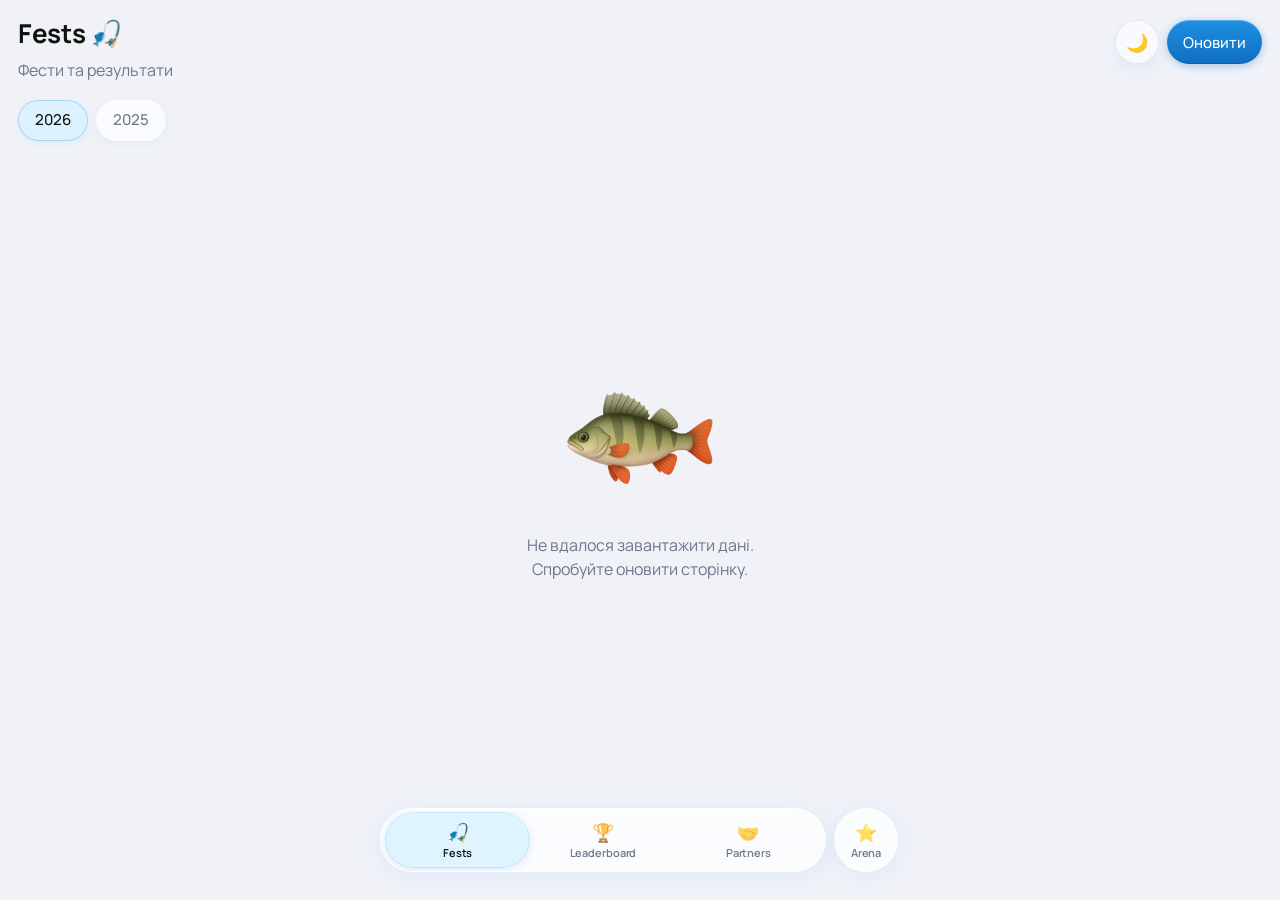
==== commit 529cb7b6: "Add files via upload" ====
--- a/index.html
+++ b/index.html
@@ -5,6 +5,11 @@
   <meta name="viewport" content="width=device-width, initial-scale=1.0">
   <meta name="color-scheme" content="light">
   <title>Predator Fest League</title>
+
+  <!-- Favicon -->
+  <link rel="icon" type="image/x-icon" href="assets/imgs/favicon/favicon.ico">
+  <link rel="icon" type="image/png" sizes="96x96" href="assets/imgs/favicon/favicon-96x96.png">
+  <link rel="apple-touch-icon" sizes="180x180" href="assets/imgs/favicon/apple-touch-icon.png">
 
   <!-- Telegram WebApp SDK -->
   <script src="https://telegram.org/js/telegram-web-app.js"></script>
@@ -33,14 +38,16 @@
   <link href="https://fonts.googleapis.com/css2?family=Google+Sans:wght@400;500;600;700&display=swap" rel="stylesheet">
 
   <!-- Styles -->
-  <link rel="stylesheet" href="css/variables.css">
-  <link rel="stylesheet" href="css/base.css">
-  <link rel="stylesheet" href="css/components.css">
-  <link rel="stylesheet" href="css/tabs.css">
-  <link rel="stylesheet" href="css/leaderboard.css">
-  <link rel="stylesheet" href="css/partners.css">
-  <link rel="stylesheet" href="css/skeleton.css">
-  <link rel="stylesheet" href="css/animations.css">
+  <!-- ?v= cache-busting query so browsers/CDN fetch fresh CSS after every deploy
+       instead of serving a stale cached copy under the same filename -->
+  <link rel="stylesheet" href="css/variables.css?v=20260922">
+  <link rel="stylesheet" href="css/base.css?v=20260922">
+  <link rel="stylesheet" href="css/components.css?v=20260922">
+  <link rel="stylesheet" href="css/tabs.css?v=20260922">
+  <link rel="stylesheet" href="css/leaderboard.css?v=20260922">
+  <link rel="stylesheet" href="css/partners.css?v=20260922">
+  <link rel="stylesheet" href="css/skeleton.css?v=20260922">
+  <link rel="stylesheet" href="css/animations.css?v=20260922">
 </head>
 <body>
 
@@ -53,7 +60,7 @@
         <header class="fests-header">
           <div class="fests-header__text">
             <h1 class="page-title">Fests 🎣</h1>
-            <p class="page-subtitle" id="subtitle-fests">Фести 2026 року</p>
+            <p class="page-subtitle" id="subtitle-fests">Фести та результати</p>
           </div>
           <div class="fests-header__actions">
             <button class="btn btn-theme" id="themeToggle" type="button" aria-label="Toggle theme">🌙</button>
@@ -73,13 +80,9 @@
             <p class="empty-state__text" id="yearLoader2026Text">Зачекайте будь ласка,<br>оновлюю дані...</p>
           </div>
           <div id="fests2026Container"></div>
-          <!-- Donation info card -->
-          <div id="donation2026" class="donation-card" style="display:none;">
-            <div class="donation-card__accent"></div>
-            <div class="donation-card__body">
-              <span class="donation-card__label">Передано на потреби ЗСУ</span>
-              <span class="donation-card__amount">11 700 грн 💛</span>
-            </div>
+          <!-- Donation info -->
+          <div id="donation2026" class="donation-info" style="display:none;">
+            Передано на потреби збройних сил – <span style="white-space:nowrap;">40 245 грн 🇺🇦</span>
           </div>
         </div>
 
@@ -178,6 +181,7 @@
 
       <!-- ========== LEADERBOARD TAB ========== -->
       <section id="tab-leaderboard" class="tab-content" aria-label="Leaderboard tab">
+      <div id="leaderboardMainView">
         <header class="fests-header">
           <div class="fests-header__text">
             <h1 class="page-title">Leaderboard 🏆</h1>
@@ -280,6 +284,16 @@
             Переглянути умови PFL 2026 📝
           </a>
         </div>
+      </div>
+
+      <!-- Festival History View (hidden by default) -->
+      <div id="lbHistoryView" class="lb-history-view" style="display:none;">
+        <header class="fests-header">
+          <div class="fests-header__text">
+            <h1 class="page-title">Історія фестивалів</h1>
+          </div>
+        </header>
+      </div>
       </section>
 
       <!-- ========== ARENA TAB ========== -->
@@ -312,8 +326,25 @@
         <div id="partnersListView">
           <h1 class="page-title">Partners 🤝</h1>
           <p class="page-subtitle">
-            Партнери та спонсори, які підтримують Predator Fest League призами та допомогою в організації.
+            Партнери Predator Fest League 2026
           </p>
+
+          <!-- IBIS Featured Partner (full-width) -->
+          <article class="partner-tile partner-tile--featured"
+                   data-partner="ibis">
+            <div class="partner-tile__logo">
+              <img src="./assets/logos/ibis_logo.svg" alt="IBIS"
+                   onerror="this.style.display='none'; this.nextElementSibling.style.display='flex';">
+              <div class="logo-fallback">IBIS</div>
+            </div>
+            <div class="partner-tile__body partner-tile__body--featured">
+              <div class="partner-tile__featured-arrow" aria-hidden="true">
+                <svg width="24" height="24" viewBox="0 0 24 24" fill="none">
+                  <path d="M13.707 5.293a1 1 0 00-1.414 1.414L16.586 11H5a1 1 0 000 2h11.586l-4.293 4.293a1 1 0 001.414 1.414l6-6a1 1 0 000-1.414l-6-6z" fill="currentColor"/>
+                </svg>
+              </div>
+            </div>
+          </article>
 
           <div class="partners-grid">
             <!-- Upstream -->
@@ -564,6 +595,13 @@
     </svg>
   </button>
 
+  <!-- Back FAB (for leaderboard festival history view) -->
+  <button id="fabBackHistory" class="fab-back" type="button" aria-label="Back">
+    <svg width="24" height="24" viewBox="0 0 24 24" fill="none">
+      <path d="M10.293 5.293a1 1 0 011.414 1.414L7.414 11H19a1 1 0 110 2H7.414l4.293 4.293a1 1 0 01-1.414 1.414l-6-6a1 1 0 010-1.414l6-6z" fill="currentColor"/>
+    </svg>
+  </button>
+
   <!-- Badge & logo theme script -->
   <script>
     (function(){
--- a/css/components.css
+++ b/css/components.css
@@ -494,6 +494,77 @@
   box-shadow: 0 2px 8px rgba(0, 0, 0, 0.12);
 }
 
+/* ============================================
+   Year Row (year tags + quick-link round buttons)
+   ============================================ */
+.fests-year-row {
+  display: flex;
+  align-items: flex-start;
+  gap: var(--spacing-sm);
+  margin-top: 4px;
+  margin-bottom: var(--spacing-md);
+}
+
+.fests-year-row .fests-year-tags {
+  flex: 1 1 auto;
+  margin-bottom: 0;
+  margin-right: 0;
+  padding-right: var(--spacing-sm);
+}
+
+.fests-quick-links {
+  display: flex;
+  align-items: center;
+  gap: 8px;
+  flex-shrink: 0;
+}
+
+.quick-link-btn {
+  width: 40px;
+  height: 40px;
+  padding: 0;
+  border-radius: 50%;
+  display: inline-flex;
+  align-items: center;
+  justify-content: center;
+  text-decoration: none;
+  transition: transform var(--transition-fast);
+
+  /* Glass light — matches theme toggle */
+  background: rgba(255, 255, 255, 0.60);
+  border: 1px solid rgba(0, 0, 0, 0.08);
+  box-shadow:
+    inset 0 1px 0 rgba(255, 255, 255, 0.80),
+    0 8px 16px rgba(0, 99, 178, 0.06);
+  backdrop-filter: blur(12px) saturate(1.6);
+  -webkit-backdrop-filter: blur(12px) saturate(1.6);
+}
+
+.quick-link-btn:hover {
+  text-decoration: none;
+}
+
+.quick-link-btn:active {
+  transform: scale(0.95);
+  box-shadow:
+    inset 0 1px 0 rgba(255, 255, 255, 0.60),
+    0 4px 8px rgba(0, 99, 178, 0.06);
+}
+
+.quick-link-btn img {
+  width: 22px;
+  height: 22px;
+  display: block;
+}
+
+:root[data-theme="dark"] .quick-link-btn {
+  background: rgba(255, 255, 255, 0.08);
+  border: 1px solid rgba(255, 255, 255, 0.12);
+  box-shadow:
+    inset 0 1px 0 rgba(255, 255, 255, 0.12),
+    0 4px 12px rgba(0, 0, 0, 0.04);
+}
+
 /* ---- Header Layout ---- */
 .fests-header {
   display: flex;
@@ -515,6 +586,70 @@
   align-items: center;
   gap: var(--spacing-sm);
   flex-shrink: 0;
+}
+
+/* ============================================
+   Contact Cards (PFL TG + Instagram)
+   ============================================ */
+.contact-cards {
+  display: flex;
+  gap: var(--spacing-sm);
+  margin-top: var(--spacing-md);
+  margin-bottom: var(--spacing-md);
+}
+
+.contact-card {
+  flex: 1 1 0;
+  display: flex;
+  align-items: center;
+  gap: 10px;
+  padding: 10px 12px;
+  border-radius: var(--radius-md);
+  background: var(--card);
+  border: 1px solid var(--card-border);
+  box-shadow: var(--shadow);
+  text-decoration: none;
+  color: var(--text);
+  transition: transform var(--transition-fast), box-shadow var(--transition-fast);
+  min-width: 0;
+}
+
+.contact-card:hover {
+  text-decoration: none;
+}
+
+.contact-card:active {
+  transform: scale(0.97);
+}
+
+.contact-card__icon {
+  width: 28px;
+  height: 28px;
+  flex-shrink: 0;
+  display: block;
+}
+
+.contact-card__text {
+  display: flex;
+  flex-direction: column;
+  gap: 1px;
+  min-width: 0;
+}
+
+.contact-card__label {
+  font-size: 14px;
+  font-weight: 700;
+  line-height: 1.2;
+  color: var(--text);
+}
+
+.contact-card__sub {
+  font-size: 12px;
+  color: var(--muted);
+  line-height: 1.3;
+  white-space: nowrap;
+  overflow: hidden;
+  text-overflow: ellipsis;
 }
 
 .btn-updated-wrap {
@@ -575,62 +710,36 @@
     0 4px 12px rgba(0, 0, 0, 0.04);
 }
 
-/* ---- Register Button (2026 fest cards) ---- */
+/* ---- Register / Action Buttons (2026 fest cards) ---- */
+.card-btns {
+  display: flex;
+  flex-wrap: wrap;
+  gap: var(--spacing-sm);
+  margin-top: var(--spacing-md);
+}
+
 .register-btn {
+  flex: 1 1 400px;
   display: flex;
   justify-content: center;
   align-items: center;
-  width: 100%;
-  margin-top: var(--spacing-md);
 }
 
 .register-btn--mono {
   background: #000000;
-  margin-top: var(--spacing-sm);
   box-shadow:
     inset 0 1px 0 rgba(255, 255, 255, 0.15),
     inset 0 -1px 0 rgba(0, 0, 0, 0.2),
     0 2px 8px rgba(0, 0, 0, 0.25);
 }
 
-/* ---- Donation Card ---- */
-.donation-card {
-  display: flex;
-  align-items: stretch;
-  overflow: hidden;
-  margin-bottom: var(--spacing-md);
-  background: var(--card);
-  border: 1px solid var(--card-border);
-  border-radius: var(--radius-md);
-  box-shadow: var(--shadow);
-}
-
-.donation-card__accent {
-  width: 4px;
-  flex-shrink: 0;
-  background: linear-gradient(180deg, #0057B7 0%, #FFD700 100%);
-}
-
-.donation-card__body {
-  flex: 1;
-  display: flex;
-  align-items: center;
-  justify-content: space-between;
-  padding: 14px 16px;
-  gap: 12px;
-}
-
-.donation-card__label {
-  font-size: 14px;
-  font-weight: 500;
-  color: var(--muted);
-}
-
-.donation-card__amount {
+/* ---- Donation Info ---- */
+.donation-info {
+  margin-top: 32px;
+  margin-bottom: 32px;
   font-size: 16px;
-  font-weight: 800;
-  color: var(--text);
-  white-space: nowrap;
+  color: var(--muted);
+  text-align: center;
 }
 
 /* ---- Table Content ---- */
--- a/css/leaderboard.css
+++ b/css/leaderboard.css
@@ -53,6 +53,77 @@
 
 #tab-leaderboard .card > .top3-podium {
   margin-top: 0;
+}
+
+/* ============================================
+   Festival History — entry pill + empty screen
+   ============================================ */
+
+/* Pill button under the podium, leading to the history screen.
+   Top margin matches .top3-points' margin-top (6px) so the gap here
+   is visually consistent with the gap between a podium name and its
+   points pill. */
+#tab-leaderboard .lb-history-cta {
+  display: flex;
+  align-items: center;
+  justify-content: center;
+  gap: 6px;
+  width: 100%;
+  margin: 6px 0 0;
+  padding: 12px 16px;
+  border: 1px solid var(--border);
+  border-radius: var(--radius-full, 999px);
+  background: var(--card);
+  color: var(--text);
+  font-size: 14px;
+  font-weight: 700;
+  font-family: var(--font-ui);
+  cursor: pointer;
+  transition: transform var(--transition-fast), opacity var(--transition-fast);
+}
+
+#tab-leaderboard .lb-history-cta:active {
+  transform: scale(0.98);
+  opacity: 0.85;
+}
+
+#tab-leaderboard .lb-history-cta__arrow {
+  display: flex;
+  align-items: center;
+  justify-content: center;
+  line-height: 0;
+}
+
+#tab-leaderboard .lb-history-cta__arrow svg {
+  width: 18px;
+  height: 18px;
+  display: block;
+}
+
+/* Empty "Історія фестивалів" screen (title-only placeholder for now) */
+.lb-history-view {
+  display: none;
+}
+
+.lb-history-view.slide-in {
+  animation: lb-history-slide-in 0.25s cubic-bezier(0.25, 0.46, 0.45, 0.94) both;
+}
+
+@keyframes lb-history-slide-in {
+  from {
+    opacity: 0;
+    transform: translateX(60px);
+  }
+  to {
+    opacity: 1;
+    transform: translateX(0);
+  }
+}
+
+/* Hide tab bar while the history screen is open (matches partner details) */
+body.leaderboard-history-open .tabs-bar,
+body.leaderboard-history-open::after {
+  display: none !important;
 }
 
 /* ---- PDF CTA Link ---- */
@@ -85,6 +156,65 @@
 }
 
 /* ============================================
+   Position-change badge (▲/▼/NEW next to name)
+   ============================================ */
+#tab-leaderboard table td .lb-delta {
+  display: inline-flex;
+  align-items: center;
+  gap: 4px;
+  margin-left: 6px;
+  font-size: 12px;
+  font-weight: 800;
+  line-height: 1;
+  vertical-align: middle;
+  white-space: nowrap;
+}
+
+/* CSS-drawn triangle — same exact shape/size for both directions,
+   unlike the unicode ▲/▼ glyphs which render inconsistently across fonts */
+#tab-leaderboard table td .lb-delta-arrow {
+  width: 0;
+  height: 0;
+  border-left: 4.5px solid transparent;
+  border-right: 4.5px solid transparent;
+  flex-shrink: 0;
+}
+
+#tab-leaderboard table td .lb-delta--up .lb-delta-arrow {
+  border-bottom: 7px solid currentColor;
+}
+
+#tab-leaderboard table td .lb-delta--down .lb-delta-arrow {
+  border-top: 7px solid currentColor;
+}
+
+#tab-leaderboard table td .lb-delta--up {
+  color: #17A34A;
+}
+
+#tab-leaderboard table td .lb-delta--down {
+  color: #E23D3D;
+}
+
+#tab-leaderboard table td .lb-delta--new {
+  color: #2563EB;
+  font-size: 10px;
+  letter-spacing: .03em;
+}
+
+:root[data-theme="dark"] #tab-leaderboard table td .lb-delta--up {
+  color: #4ADE80;
+}
+
+:root[data-theme="dark"] #tab-leaderboard table td .lb-delta--down {
+  color: #F87171;
+}
+
+:root[data-theme="dark"] #tab-leaderboard table td .lb-delta--new {
+  color: #60A5FA;
+}
+
+/* ============================================
    Leaderboard Skeleton (from index_old.html)
    ============================================ */
 @keyframes skeletonShimmer {
@@ -144,10 +274,10 @@
   padding: 4px 2px 10px;
 }
 
-.lb-skel-person { 
-  display: flex; 
-  flex-direction: column; 
-  align-items: center; 
+.lb-skel-person {
+  display: flex;
+  flex-direction: column;
+  align-items: center;
 }
 
 .lb-skel-person.p1 { flex: 1.2; }
@@ -158,74 +288,74 @@
 .lb-skel-person.p2 { transform: translateY(24px); }
 .lb-skel-person.p3 { transform: translateY(40px); }
 
-.lb-skel-avatar { 
-  border-radius: 50%; 
-  flex-shrink: 0; 
-}
-
-.lb-skel-crown { 
-  width: 26px; 
-  height: 26px; 
-  margin-bottom: 4px; 
-}
-
-.lb-skel-name1 { 
-  margin-top: 8px; 
+.lb-skel-avatar {
+  border-radius: 50%;
+  flex-shrink: 0;
+}
+
+.lb-skel-crown {
+  width: 26px;
+  height: 26px;
+  margin-bottom: 4px;
+}
+
+.lb-skel-name1 {
+  margin-top: 8px;
   /* 14.8px x2 + 8px + 4px ~= 41.6px (matches loaded name block) */
-  height: 14.8px; 
-}
-
-.lb-skel-name2 { 
-  margin-top: 4px; 
-  height: 14.8px; 
-}
-
-.lb-skel-pts { 
-  margin-top: 6px; 
+  height: 14.8px;
+}
+
+.lb-skel-name2 {
+  margin-top: 4px;
+  height: 14.8px;
+}
+
+.lb-skel-pts {
+  margin-top: 6px;
   /* Loaded points pill is ~30px incl. borders */
-  height: 30px; 
-  border-radius: 999px !important; 
-}
-
-.lb-skel-stands { 
-  display: flex; 
-  align-items: flex-end; 
-  justify-content: space-between; 
-  gap: 10px; 
-  padding: 0 2px 2px; 
-}
-
-.lb-skel-stand { 
-  flex: 1; 
-  border-radius: 4px 4px 0 0; 
-}
-
-.lb-skel-stand.s1 { 
-  flex: 1.2; 
-  height: 104px; 
+  height: 30px;
+  border-radius: 999px !important;
+}
+
+.lb-skel-stands {
+  display: flex;
+  align-items: flex-end;
+  justify-content: space-between;
+  gap: 10px;
+  padding: 0 2px 2px;
+}
+
+.lb-skel-stand {
+  flex: 1;
+  border-radius: 4px 4px 0 0;
+}
+
+.lb-skel-stand.s1 {
+  flex: 1.2;
+  height: 104px;
 }
 
 .lb-skel-stand.s2 { height: 80px; }
 .lb-skel-stand.s3 { height: 64px; }
 
-.lb-skel-table { 
-  padding: 4px 12px 8px; 
-}
-
-.lb-skel-row { 
-  display: flex; 
-  gap: 10px; 
-  align-items: center; 
-  padding: 11px 0; 
-  border-bottom: 1px solid var(--border); 
-}
-
-.lb-skel-row:last-child { 
-  border-bottom: none; 
-}
-
-.lb-skel-cell { 
-  flex-shrink: 0; 
+.lb-skel-table {
+  padding: 4px 12px 8px;
+}
+
+.lb-skel-row {
+  display: flex;
+  gap: 10px;
+  align-items: center;
+  padding: 11px 0;
+  border-bottom: 1px solid var(--border);
+}
+
+.lb-skel-row:last-child {
+  border-bottom: none;
+}
+
+.lb-skel-cell {
+  flex-shrink: 0;
 }
 
 /* ============================================
--- a/css/partners.css
+++ b/css/partners.css
@@ -36,6 +36,68 @@
   transform: scale(0.98);
 }
 
+/* ---- Featured Partner Tile (full-width banner) ---- */
+.partner-tile--featured {
+  flex-direction: row;
+  align-items: center;
+  margin-top: var(--spacing-lg);
+  height: 72px;
+  padding: 0 24px;
+  background: #00785F !important;
+  border-color: transparent;
+}
+
+.partner-tile--featured .partner-tile__logo {
+  position: static;
+  height: 44px;
+  width: auto;
+  flex: 0 0 auto;
+  background: transparent !important;
+  padding: 0;
+  border-radius: 0;
+  overflow: visible;
+  justify-content: flex-start !important;
+  align-items: center;
+}
+
+.partner-tile--featured .partner-tile__logo img {
+  height: 100%;
+  width: auto;
+  max-width: 180px;
+  object-fit: contain;
+}
+
+.partner-tile--featured .logo-fallback {
+  color: rgba(255,255,255,0.5);
+  font-size: 16px;
+  font-weight: 800;
+}
+
+.partner-tile--featured .partner-tile__body {
+  padding: 0;
+  flex: 0 0 auto !important;
+  margin-left: auto;
+  display: flex;
+  align-items: center;
+}
+
+.partner-tile__featured-arrow {
+  display: flex;
+  align-items: center;
+  justify-content: center;
+  width: 44px;
+  height: 44px;
+  border-radius: 50%;
+  border: 1.5px solid rgba(255, 255, 255, 0.45);
+  color: #fff;
+  flex-shrink: 0;
+}
+
+.partner-tile__featured-arrow svg {
+  width: 24px;
+  height: 24px;
+}
+
 /* ---- Logo Section ---- */
 .partner-tile__logo {
   position: relative;
@@ -63,6 +125,10 @@
 
 .partner-tile[data-partner="themain"] .partner-tile__logo {
   background: #000000;
+}
+
+.partner-tile[data-partner="ibis"] .partner-tile__logo {
+  background: #00785F;
 }
 
 .partner-tile__logo img {
@@ -179,6 +245,11 @@
   object-fit: contain;
 }
 
+#partnerDetailsView[data-current-partner="ibis"] .partner-details__header img {
+  max-width: 85%;
+  max-height: 120px;
+}
+
 /* ---- Details Body ---- */
 .partner-details__body {
   padding-top: var(--spacing-xl);
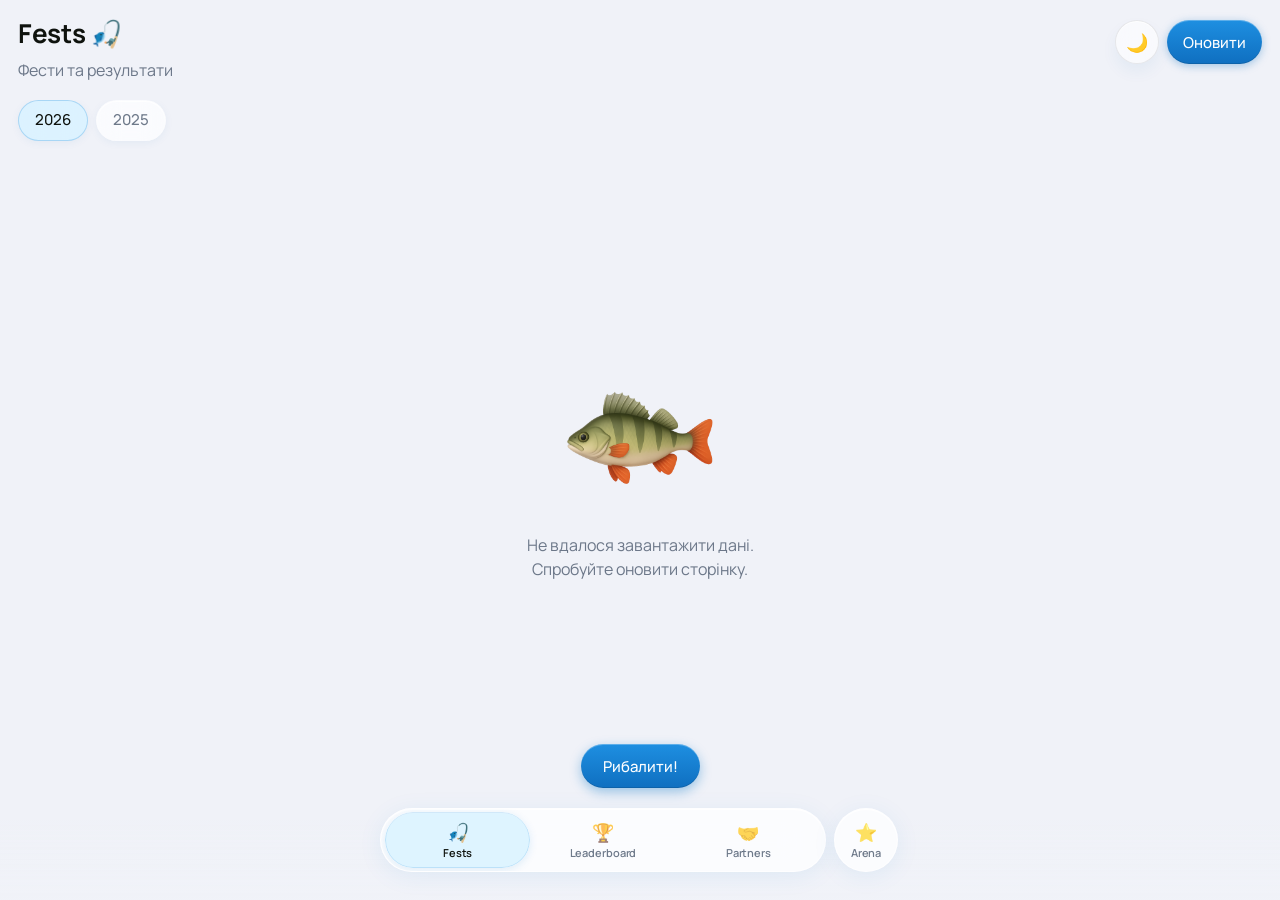
==== commit 21919980: "Add files via upload" ====
--- a/index.html
+++ b/index.html
@@ -48,6 +48,7 @@
   <link rel="stylesheet" href="css/partners.css?v=20260922">
   <link rel="stylesheet" href="css/skeleton.css?v=20260922">
   <link rel="stylesheet" href="css/animations.css?v=20260922">
+  <link rel="stylesheet" href="css/fishing-fab.css?v=20260930b">
 </head>
 <body>
 
@@ -181,7 +182,6 @@
 
       <!-- ========== LEADERBOARD TAB ========== -->
       <section id="tab-leaderboard" class="tab-content" aria-label="Leaderboard tab">
-      <div id="leaderboardMainView">
         <header class="fests-header">
           <div class="fests-header__text">
             <h1 class="page-title">Leaderboard 🏆</h1>
@@ -284,16 +284,6 @@
             Переглянути умови PFL 2026 📝
           </a>
         </div>
-      </div>
-
-      <!-- Festival History View (hidden by default) -->
-      <div id="lbHistoryView" class="lb-history-view" style="display:none;">
-        <header class="fests-header">
-          <div class="fests-header__text">
-            <h1 class="page-title">Історія фестивалів</h1>
-          </div>
-        </header>
-      </div>
       </section>
 
       <!-- ========== ARENA TAB ========== -->
@@ -595,11 +585,9 @@
     </svg>
   </button>
 
-  <!-- Back FAB (for leaderboard festival history view) -->
-  <button id="fabBackHistory" class="fab-back" type="button" aria-label="Back">
-    <svg width="24" height="24" viewBox="0 0 24 24" fill="none">
-      <path d="M10.293 5.293a1 1 0 011.414 1.414L7.414 11H19a1 1 0 110 2H7.414l4.293 4.293a1 1 0 01-1.414 1.414l-6-6a1 1 0 010-1.414l6-6z" fill="currentColor"/>
-    </svg>
+  <!-- Fishing mini-game FAB (Fests tab only; the game itself loads on the first tap) -->
+  <button id="fabFishing" class="btn fab-fishing" type="button" aria-label="Відкрити гру «Рибалка»">
+    <span class="btn-label">Рибалити!</span>
   </button>
 
   <!-- Badge & logo theme script -->
--- a/css/leaderboard.css
+++ b/css/leaderboard.css
@@ -53,77 +53,6 @@
 
 #tab-leaderboard .card > .top3-podium {
   margin-top: 0;
-}
-
-/* ============================================
-   Festival History — entry pill + empty screen
-   ============================================ */
-
-/* Pill button under the podium, leading to the history screen.
-   Top margin matches .top3-points' margin-top (6px) so the gap here
-   is visually consistent with the gap between a podium name and its
-   points pill. */
-#tab-leaderboard .lb-history-cta {
-  display: flex;
-  align-items: center;
-  justify-content: center;
-  gap: 6px;
-  width: 100%;
-  margin: 6px 0 0;
-  padding: 12px 16px;
-  border: 1px solid var(--border);
-  border-radius: var(--radius-full, 999px);
-  background: var(--card);
-  color: var(--text);
-  font-size: 14px;
-  font-weight: 700;
-  font-family: var(--font-ui);
-  cursor: pointer;
-  transition: transform var(--transition-fast), opacity var(--transition-fast);
-}
-
-#tab-leaderboard .lb-history-cta:active {
-  transform: scale(0.98);
-  opacity: 0.85;
-}
-
-#tab-leaderboard .lb-history-cta__arrow {
-  display: flex;
-  align-items: center;
-  justify-content: center;
-  line-height: 0;
-}
-
-#tab-leaderboard .lb-history-cta__arrow svg {
-  width: 18px;
-  height: 18px;
-  display: block;
-}
-
-/* Empty "Історія фестивалів" screen (title-only placeholder for now) */
-.lb-history-view {
-  display: none;
-}
-
-.lb-history-view.slide-in {
-  animation: lb-history-slide-in 0.25s cubic-bezier(0.25, 0.46, 0.45, 0.94) both;
-}
-
-@keyframes lb-history-slide-in {
-  from {
-    opacity: 0;
-    transform: translateX(60px);
-  }
-  to {
-    opacity: 1;
-    transform: translateX(0);
-  }
-}
-
-/* Hide tab bar while the history screen is open (matches partner details) */
-body.leaderboard-history-open .tabs-bar,
-body.leaderboard-history-open::after {
-  display: none !important;
 }
 
 /* ---- PDF CTA Link ---- */
--- a/css/fishing-fab.css
+++ b/css/fishing-fab.css
@@ -0,0 +1,126 @@
+/* ============================================
+   PFL App — Fishing mini-game: FAB + full-screen container
+   (the game's own styles live in fishing/fishing.css, loaded lazily)
+   ============================================ */
+
+/* ---- FAB «Рибалити!» — the .btn look (like «Оновити»),
+        20px above the tab bar, centred, levitating ---- */
+.fab-fishing {
+  position: fixed;
+  left: 0;
+  right: 0;
+  bottom: calc(28px + env(safe-area-inset-bottom, 0px) + 64px + 20px); /* tab bar: bottom 28 + pill 64 */
+  width: max-content;
+  margin: 0 auto;
+  padding: 0 22px;
+  z-index: 101;
+  display: none;
+  box-shadow:
+    inset 0 1px 0 rgba(255, 255, 255, 0.28),
+    inset 0 -1px 0 rgba(0, 0, 0, 0.12),
+    0 4px 12px rgba(18, 122, 201, 0.4);          /* same shadow as .fab-back */
+}
+
+.fab-fishing.is-visible {
+  display: inline-flex;
+  animation:
+    fabFishingIn 0.3s cubic-bezier(0.16, 1, 0.3, 1) both,
+    fabFishingFloat 3.2s ease-in-out 0.3s infinite;
+}
+
+.fab-fishing:active {
+  transform: scale(0.95);
+}
+
+/* `translate` (not transform) so the float never fights :active */
+@keyframes fabFishingFloat {
+  0%, 100% { translate: 0 0; }
+  50%      { translate: 0 -4px; }
+}
+
+@keyframes fabFishingIn {
+  from { opacity: 0; scale: 0.9; }
+  to   { opacity: 1; scale: 1; }
+}
+
+@media (prefers-reduced-motion: reduce) {
+  .fab-fishing.is-visible { animation: none; }
+}
+
+/* keep the last rows of Fests reachable above the FAB */
+body.fishing-fab-visible #app-content {
+  padding-bottom: 160px; /* 96 (tab bar) + 44 (FAB) + 20 (gap) */
+}
+
+/* ---- Full-screen game container (above everything in the app) ---- */
+.fishing-root {
+  position: fixed;
+  inset: 0;
+  z-index: 2000;
+}
+
+.fishing-root[hidden] {
+  display: none;
+}
+
+/* ---- Splash while the game loads (first open) ---- */
+.fishing-splash {
+  position: absolute;
+  inset: 0;
+  z-index: 10;                       /* above #fishingGame */
+  display: flex;
+  align-items: center;
+  justify-content: center;
+  background: linear-gradient(180deg, #a9cdf0 0%, #7fb0da 48%, #2c4a66 52%, #0d1b26 100%);
+  opacity: 1;
+  transition: opacity 0.3s ease;     /* SPLASH_FADE_MS in fishing-launcher.js */
+}
+
+.fishing-splash[hidden] {
+  display: none;
+}
+
+.fishing-splash.is-hiding {
+  opacity: 0;
+  pointer-events: none;
+}
+
+.fishing-splash__logo {
+  width: min(62vw, 260px);
+  display: flex;
+  align-items: center;
+  justify-content: center;
+  animation: fishingLogoFloat 2.4s ease-in-out infinite;
+}
+
+.fishing-splash__logo img {
+  width: 100%;
+  height: auto;
+  opacity: 0;
+  transition: opacity 0.25s ease;
+  filter: drop-shadow(0 10px 18px rgba(13, 27, 38, 0.35));
+}
+
+.fishing-splash.has-logo .fishing-splash__logo img { opacity: 1; }
+.fishing-splash.no-logo .fishing-splash__logo img  { display: none; }
+
+/* text fallback until game-logo.png is added */
+.fishing-splash__fallback {
+  display: none;
+  font-family: 'Manrope', var(--font-ui);
+  font-size: 40px;
+  font-weight: 800;
+  color: #fff;
+  text-shadow: 0 6px 18px rgba(13, 27, 38, 0.45);
+}
+
+.fishing-splash.no-logo .fishing-splash__fallback { display: block; }
+
+@keyframes fishingLogoFloat {
+  0%, 100% { transform: translateY(0); }
+  50%      { transform: translateY(-10px); }
+}
+
+@media (prefers-reduced-motion: reduce) {
+  .fishing-splash__logo { animation: none; }
+}
